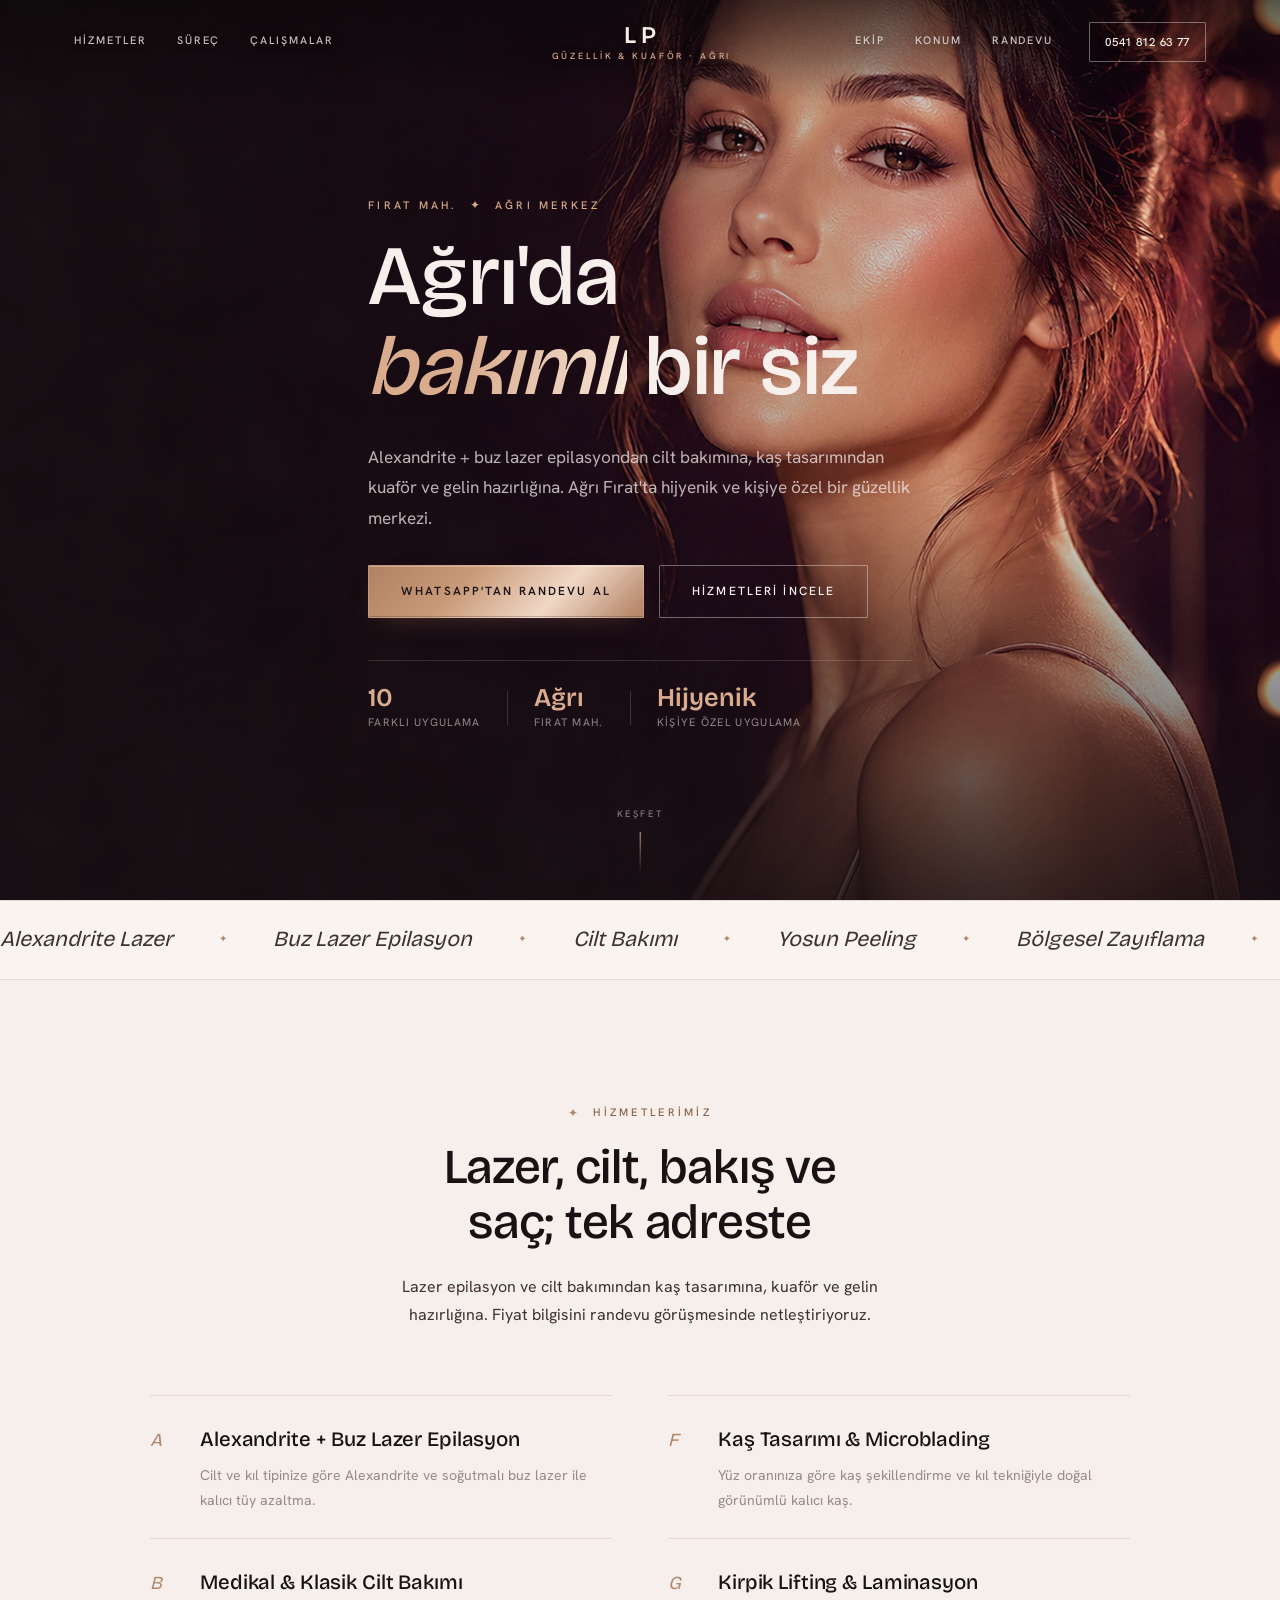
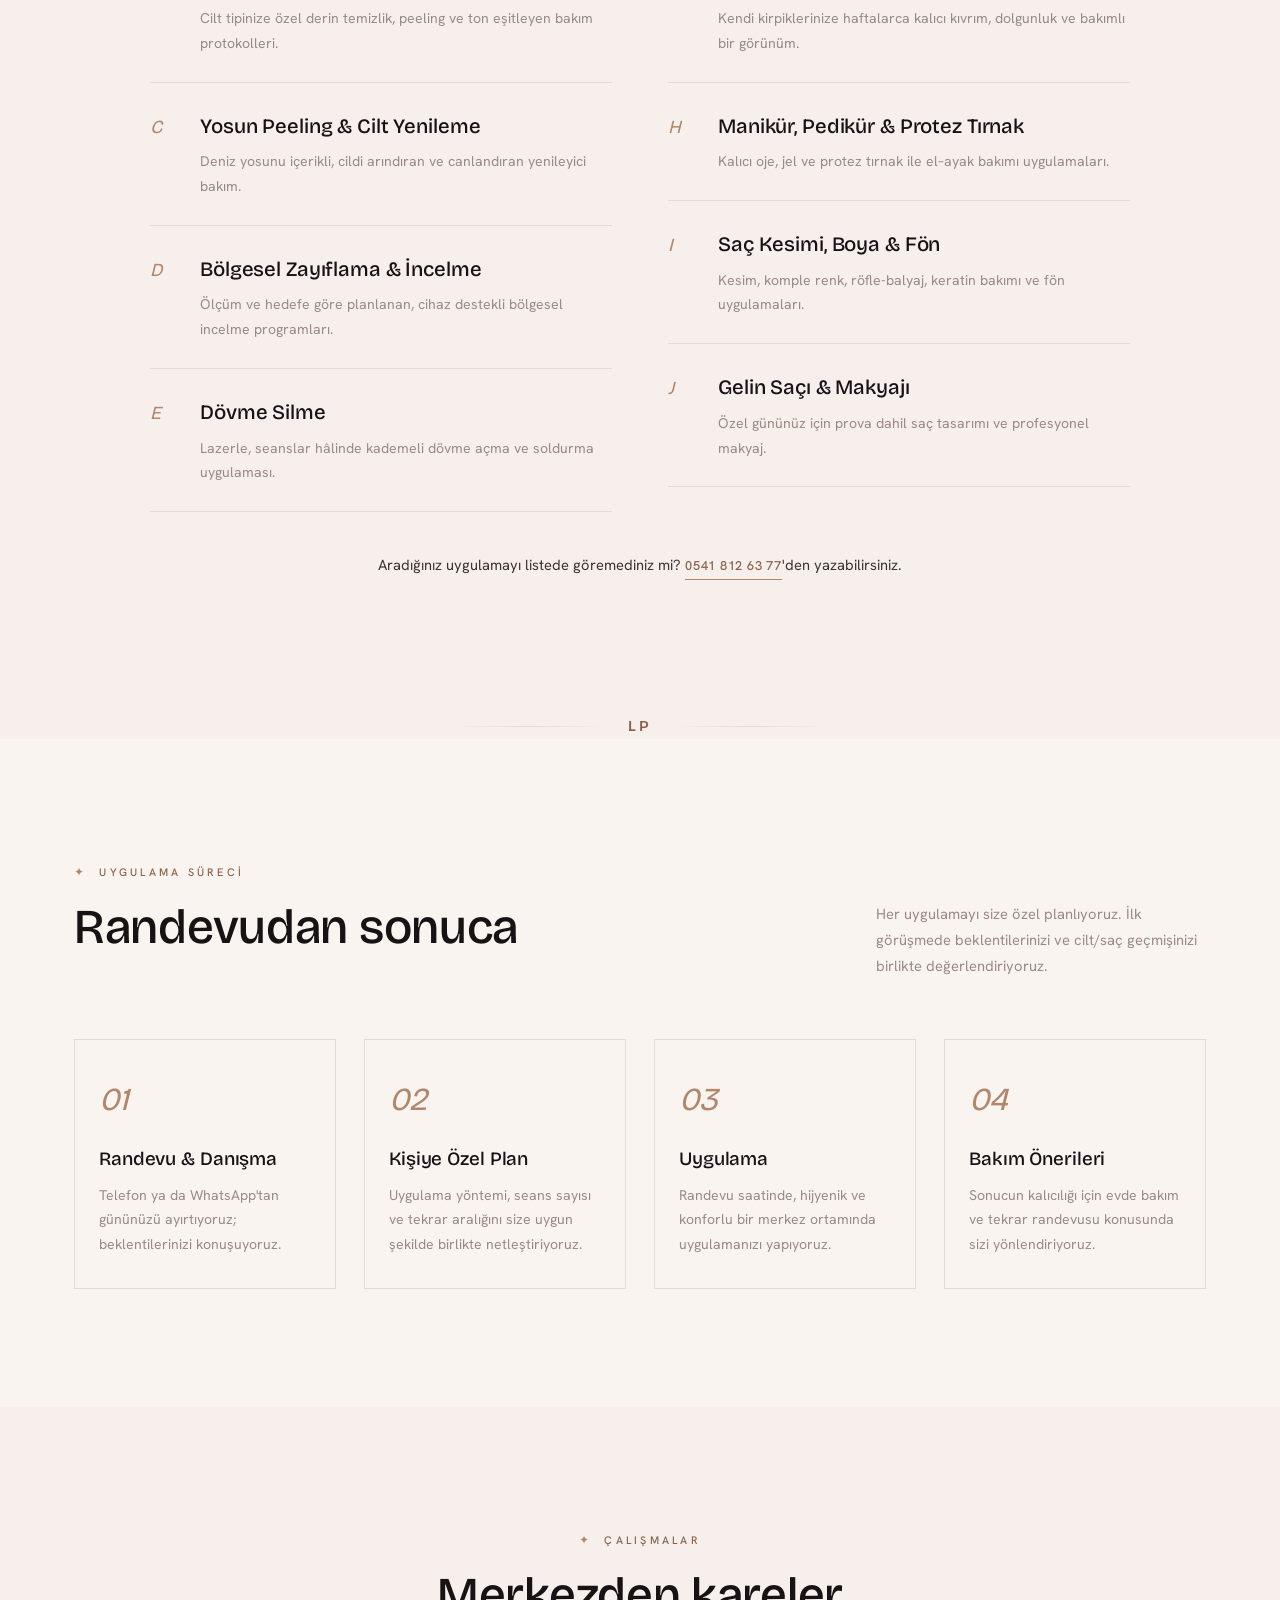
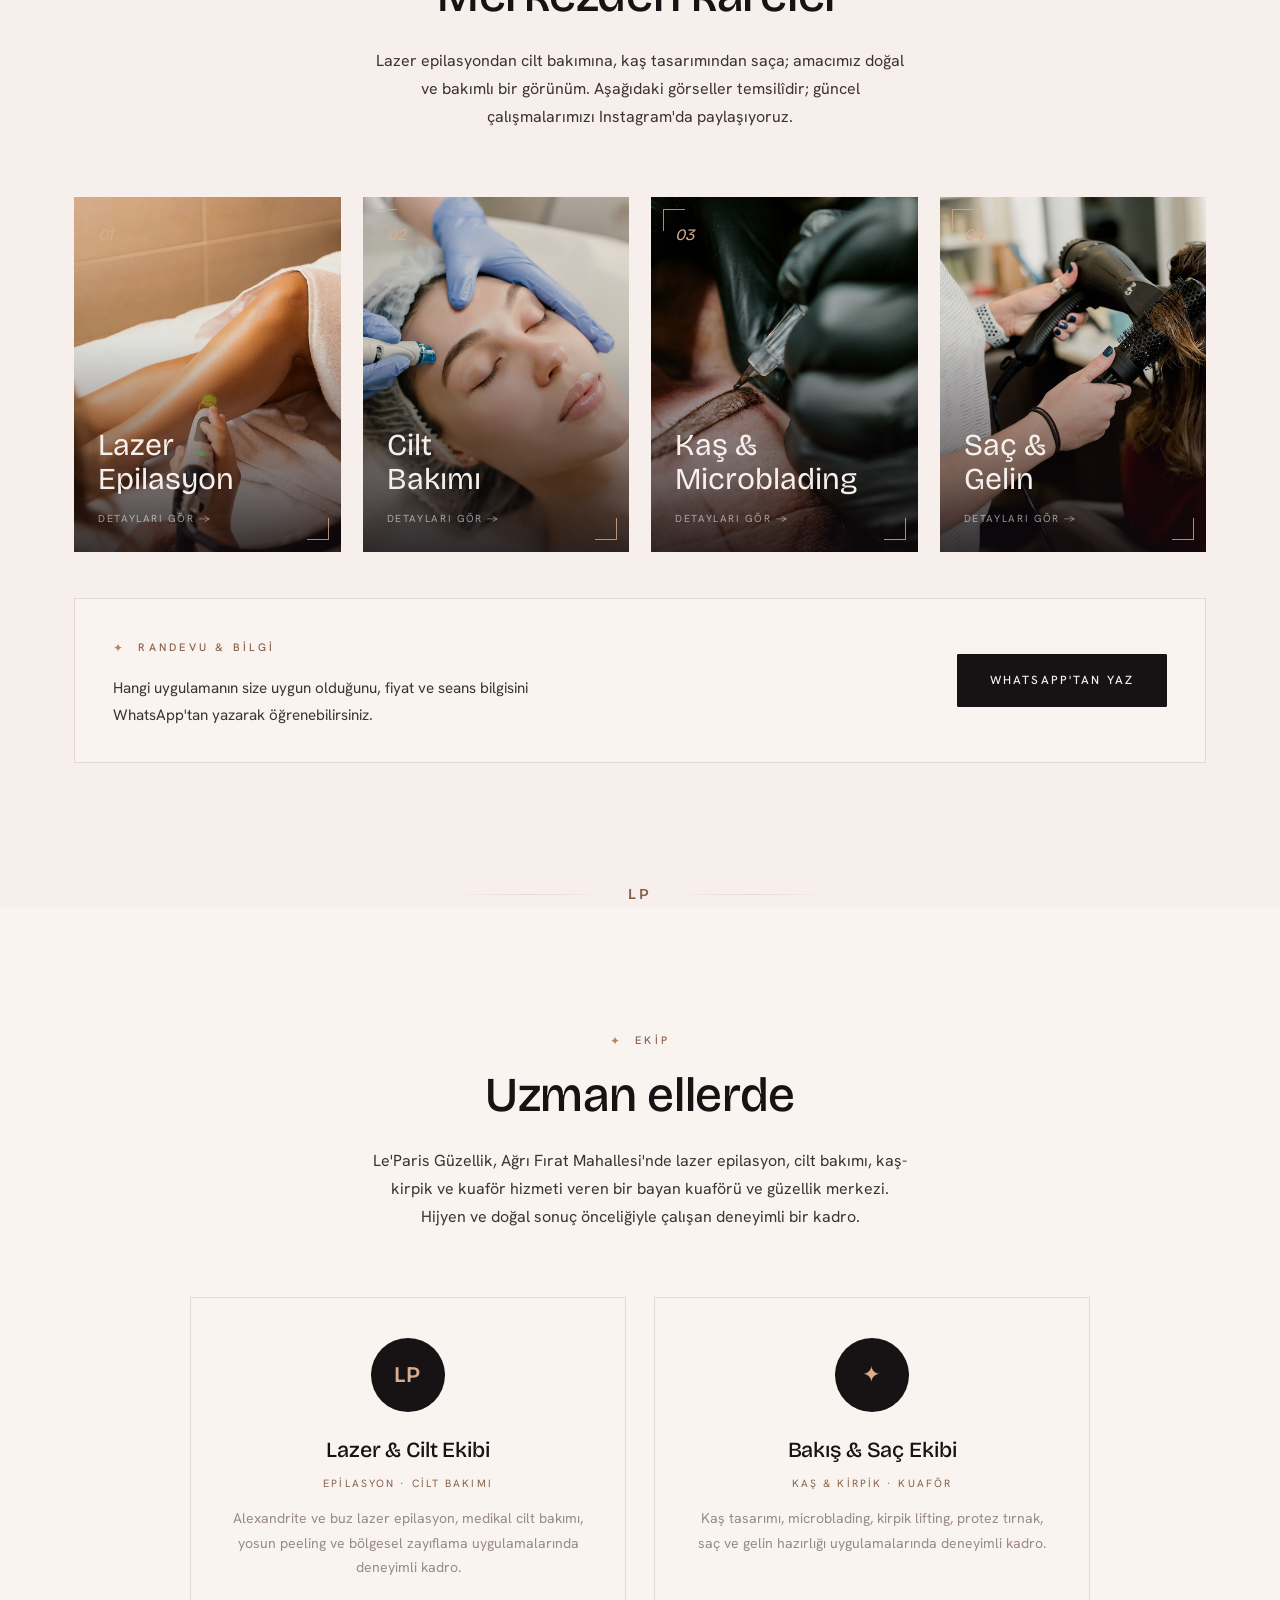
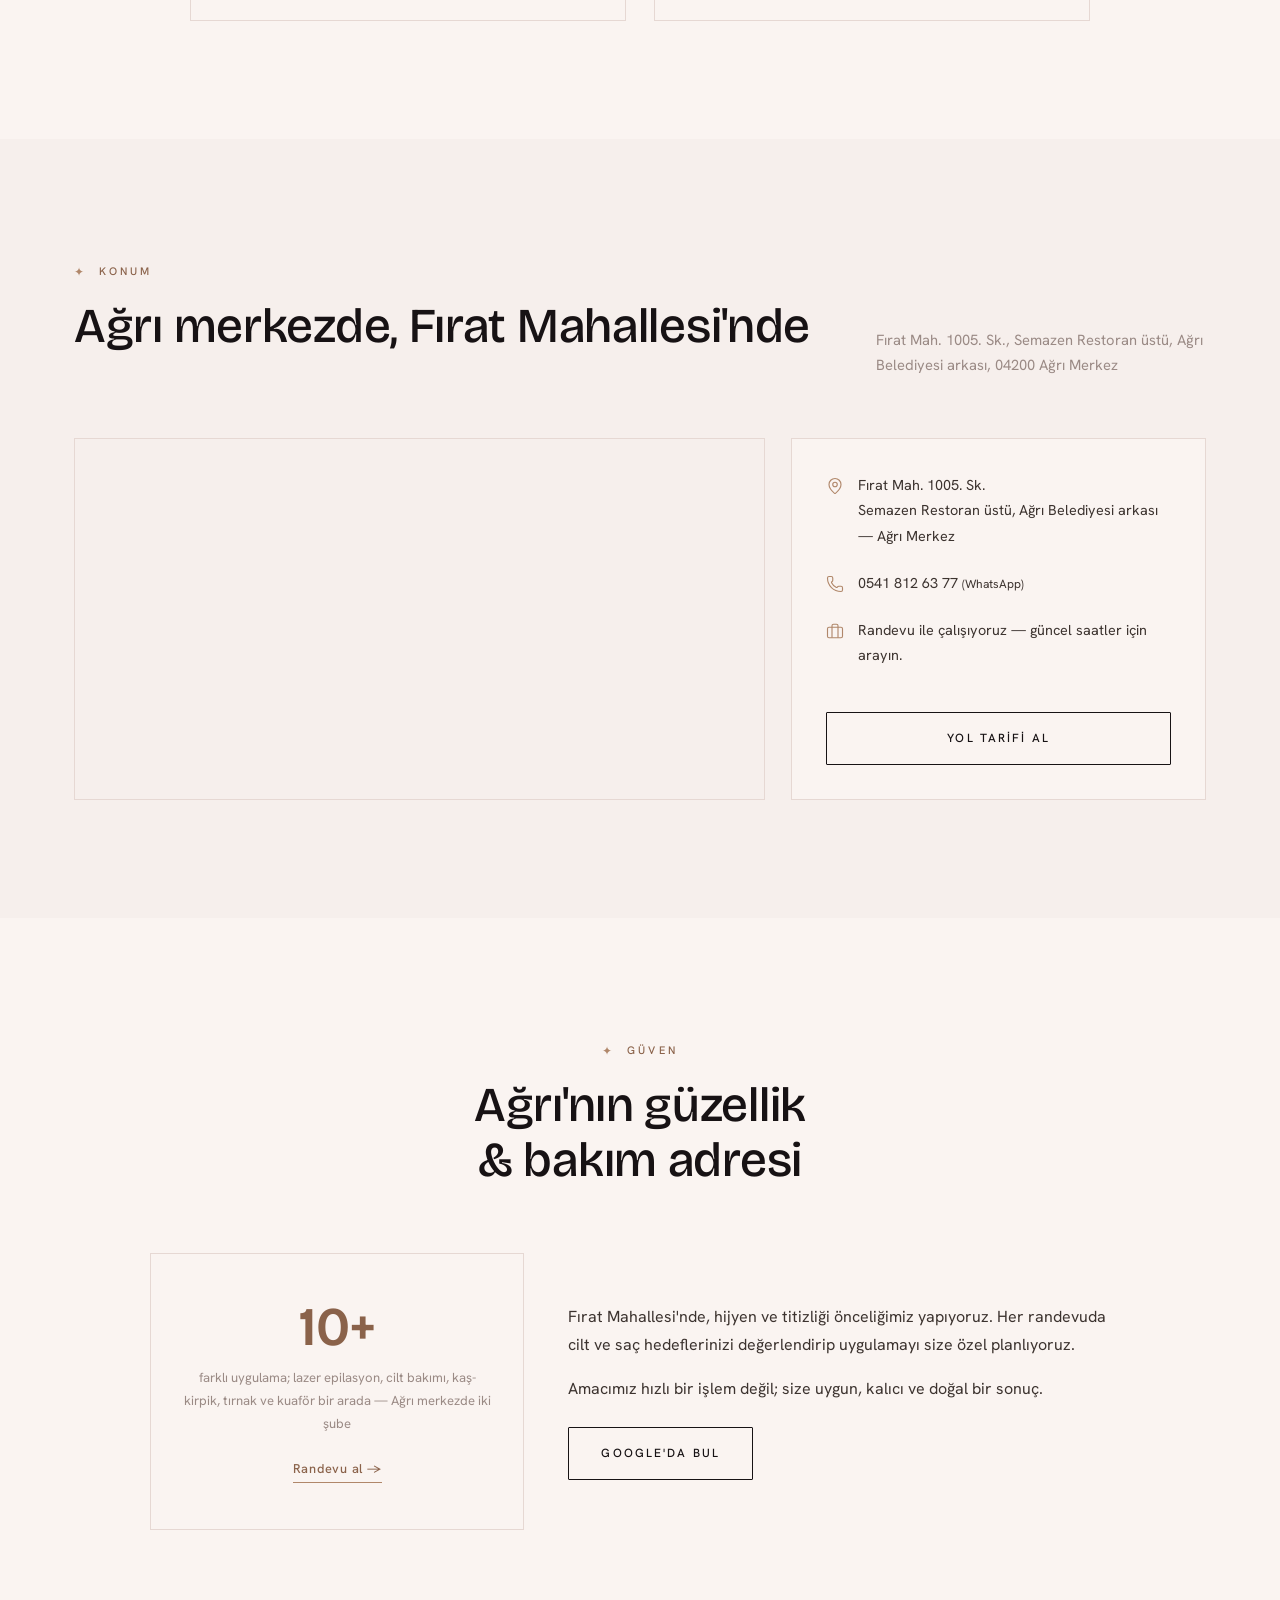
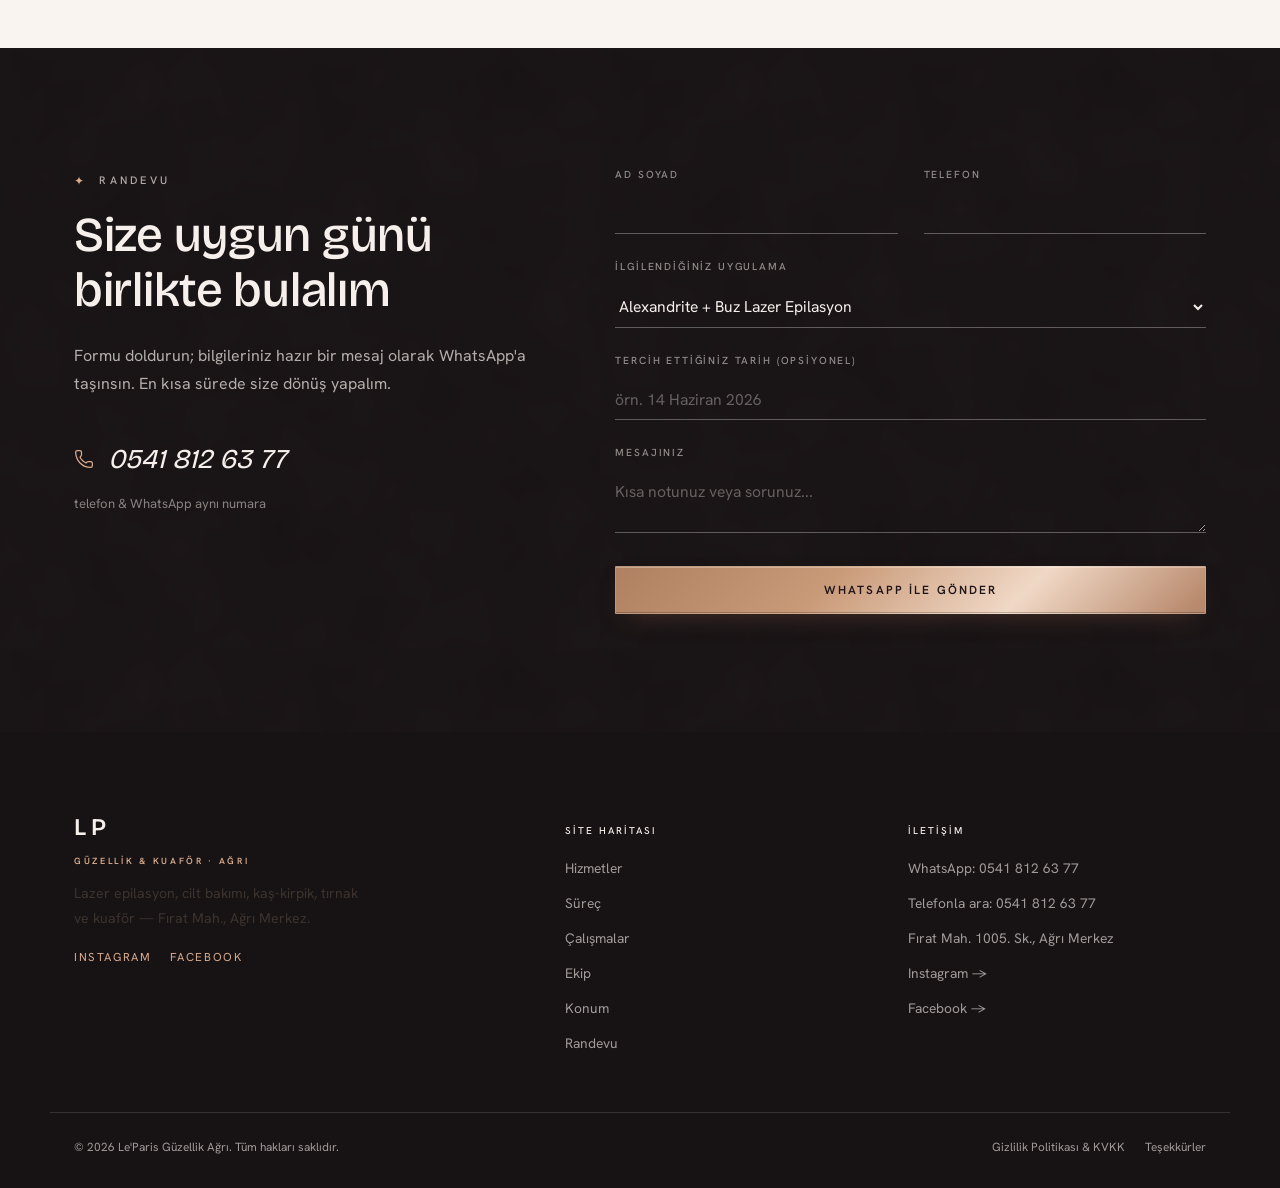
==== index.html @ 54c40693 "Le'Paris Güzellik Ağrı — tanıtım sitesi (Rose Noir, mobil numara, header fix)" ====
<!DOCTYPE html>
<html lang="tr" class="no-js">
<head>
<meta charset="UTF-8">
<script>document.documentElement.classList.remove('no-js');document.documentElement.classList.add('js');</script>
<meta name="viewport" content="width=device-width, initial-scale=1.0">
<meta name="theme-color" content="#171214">
<title>Le'Paris Güzellik Ağrı | Lazer Epilasyon, Cilt Bakımı, Kaş & Kuaför</title>
<meta name="description" content="Le'Paris Güzellik — Ağrı Fırat Mahallesi'nde Alexandrite + buz lazer epilasyon, medikal cilt bakımı, yosun peeling, bölgesel zayıflama, dövme silme, kaş tasarımı, microblading, kirpik lifting, protez tırnak ve kuaför. Randevu & WhatsApp: 0541 812 63 77.">
<meta name="robots" content="index, follow">
<meta name="author" content="Le'Paris Güzellik Ağrı">
<link rel="canonical" href="https://frostaqemelih.github.io/leparis-guzellik-agri/">

<meta property="og:type" content="business.business">
<meta property="og:site_name" content="Le'Paris Güzellik Ağrı">
<meta property="og:title" content="Le'Paris Güzellik Ağrı | Lazer Epilasyon, Cilt Bakımı & Kuaför">
<meta property="og:description" content="Ağrı'da lazer epilasyon, cilt bakımı, kaş-microblading ve kuaför — bayan kuaförü ve güzellik merkezi. Randevu & WhatsApp: 0541 812 63 77.">
<meta property="og:image" content="https://frostaqemelih.github.io/leparis-guzellik-agri/images/og-cover.jpg">
<meta property="og:image:alt" content="Le'Paris Güzellik Ağrı — rose gold monogramlı marka görseli">
<meta property="og:url" content="https://frostaqemelih.github.io/leparis-guzellik-agri/">
<meta property="og:locale" content="tr_TR">
<meta name="twitter:card" content="summary_large_image">
<meta name="twitter:title" content="Le'Paris Güzellik Ağrı | Lazer Epilasyon, Cilt Bakımı & Kuaför">
<meta name="twitter:description" content="Ağrı'da lazer epilasyon, cilt bakımı, kaş-microblading ve kuaför. Bayan kuaförü ve güzellik merkezi. Randevu & WhatsApp: 0541 812 63 77.">
<meta name="twitter:image" content="https://frostaqemelih.github.io/leparis-guzellik-agri/images/og-cover.jpg">

<!-- YAYIN NOTU: Meta/OG/JSON-LD/robots.txt/sitemap.xml içindeki https://frostaqemelih.github.io/leparis-guzellik-agri adresi
     yer tutucudur. Gerçek alan adı bağlandığında tüm dosyalarda tek seferde değiştirin. -->
<!-- GOOGLE SEARCH CONSOLE: Doğrulama meta etiketi işletme sahibinin kendi Google hesabıyla
     eklenmelidir; bu adım tarafımızdan tamamlanamaz. Kod alındığında alttaki satırı açın:
<meta name="google-site-verification" content="BURAYA-DOGRULAMA-KODU">
-->

<link rel="icon" href="data:image/svg+xml,%3Csvg xmlns='http://www.w3.org/2000/svg' viewBox='0 0 100 100'%3E%3Crect width='100' height='100' rx='6' fill='%23171214'/%3E%3Ctext x='50' y='62' font-family='Georgia,serif' font-weight='600' font-size='34' fill='%23f0d8c6' text-anchor='middle' letter-spacing='1'%3ELP%3C/text%3E%3C/svg%3E">
<link rel="apple-touch-icon" href="data:image/svg+xml,%3Csvg xmlns='http://www.w3.org/2000/svg' viewBox='0 0 100 100'%3E%3Crect width='100' height='100' fill='%23171214'/%3E%3Ctext x='50' y='62' font-family='Georgia,serif' font-weight='600' font-size='34' fill='%23f0d8c6' text-anchor='middle'%3ELP%3C/text%3E%3C/svg%3E">
<link rel="preconnect" href="https://fonts.googleapis.com">
<link rel="preconnect" href="https://fonts.gstatic.com" crossorigin>
<link rel="stylesheet" href="styles.css?v=1">

<script type="application/ld+json">
{
  "@context": "https://schema.org",
  "@type": "BeautySalon",
  "name": "Le'Paris Güzellik Ağrı",
  "image": "https://frostaqemelih.github.io/leparis-guzellik-agri/images/og-cover.jpg",
  "description": "Ağrı Fırat Mahallesi'nde Alexandrite + buz lazer epilasyon, medikal cilt bakımı, yosun peeling, bölgesel zayıflama, dövme silme, kaş tasarımı, microblading, kirpik lifting, protez tırnak ve kuaför sunan bayan kuaförü ve güzellik merkezi.",
  "url": "https://frostaqemelih.github.io/leparis-guzellik-agri/",
  "telephone": "+905418126377",
  "priceRange": "₺₺",
  "address": {
    "@type": "PostalAddress",
    "streetAddress": "Fırat Mah. 1005. Sk. (Semazen Restoran üstü, Ağrı Belediyesi arkası)",
    "addressLocality": "Ağrı",
    "addressRegion": "Ağrı",
    "postalCode": "04200",
    "addressCountry": "TR"
  },
  "areaServed": { "@type": "AdministrativeArea", "name": "Ağrı" },
  "sameAs": [
    "https://www.instagram.com/leparisguzellik/",
    "https://www.facebook.com/leparisguzelik/"
  ],
  "makesOffer": [
    { "@type": "Offer", "itemOffered": { "@type": "Service", "name": "Alexandrite + Buz Lazer Epilasyon" } },
    { "@type": "Offer", "itemOffered": { "@type": "Service", "name": "Medikal ve Klasik Cilt Bakımı" } },
    { "@type": "Offer", "itemOffered": { "@type": "Service", "name": "Yosun Peeling ve Cilt Yenileme" } },
    { "@type": "Offer", "itemOffered": { "@type": "Service", "name": "Bölgesel Zayıflama ve İncelme" } },
    { "@type": "Offer", "itemOffered": { "@type": "Service", "name": "Dövme Silme" } },
    { "@type": "Offer", "itemOffered": { "@type": "Service", "name": "Kaş Tasarımı ve Microblading" } },
    { "@type": "Offer", "itemOffered": { "@type": "Service", "name": "Kirpik Lifting ve Laminasyon" } },
    { "@type": "Offer", "itemOffered": { "@type": "Service", "name": "Manikür, Pedikür ve Protez Tırnak" } },
    { "@type": "Offer", "itemOffered": { "@type": "Service", "name": "Saç Kesimi, Boya ve Fön" } },
    { "@type": "Offer", "itemOffered": { "@type": "Service", "name": "Gelin Saçı ve Makyajı" } }
  ]
}
</script>
</head>
<body>

<!-- ================= AÇILIŞ EFEKTİ (LOADER) ================= -->
<div class="loader" id="loader" aria-hidden="true">
  <div class="loader-inner">
    <span class="loader-monogram" aria-hidden="true">
      <svg viewBox="0 0 120 120" width="72" height="72" role="img" aria-label="Le'Paris Güzellik monogramı">
        <circle cx="60" cy="60" r="56" fill="none" stroke="currentColor" stroke-width="1" opacity=".5"/>
        <circle class="loader-ring" cx="60" cy="60" r="56" fill="none" stroke="currentColor" stroke-width="1.6"/>
        <text x="60" y="74" text-anchor="middle" font-family="Georgia, serif" font-size="38" font-weight="600" fill="currentColor" letter-spacing="1">LP</text>
      </svg>
    </span>
    <span class="loader-word">LE'PARIS</span>
    <span class="loader-line"></span>
  </div>
  <div class="loader-panel loader-panel-top"></div>
  <div class="loader-panel loader-panel-bottom"></div>
</div>
<noscript><style>.loader{display:none!important}</style></noscript>

<a href="#icerik" class="skip-link">İçeriğe geç</a>

<!-- ================= HEADER ================= -->
<header class="header" id="site-header">
  <div class="header-inner">
    <div class="header-side header-side-left">
      <button class="nav-toggle" id="nav-toggle" type="button" aria-label="Menüyü aç" aria-expanded="false" aria-controls="nav-mobile">
        <svg viewBox="0 0 24 24" width="16" height="16" fill="none" stroke="currentColor" stroke-width="1.5" stroke-linecap="round" aria-hidden="true"><path d="M3 6h18M3 12h18M3 18h18"/></svg>
      </button>
      <nav class="nav nav-left" aria-label="Ana menü (sol)">
        <a href="#hizmetler">Hizmetler</a>
        <a href="#surec">Süreç</a>
        <a href="#calismalar">Çalışmalar</a>
      </nav>
    </div>

    <a href="#top" class="logo" aria-label="Le'Paris Güzellik Ağrı ana sayfa">
      <span class="logo-name">LP</span>
      <span class="logo-sub">Güzellik &amp; Kuaför · Ağrı</span>
    </a>

    <div class="header-side header-side-right">
      <nav class="nav nav-right" aria-label="Ana menü (sağ)">
        <a href="#ekip">Ekip</a>
        <a href="#konum">Konum</a>
        <a href="#randevu">Randevu</a>
      </nav>
      <a href="https://wa.me/905418126377" target="_blank" rel="noopener" class="header-phone">0541 812 63 77</a>
    </div>
  </div>
</header>

<nav class="nav-mobile" id="nav-mobile" aria-hidden="true">
  <button class="close-btn" id="nav-close" type="button" aria-label="Menüyü kapat">✕</button>
  <a href="#hizmetler">Hizmetler</a>
  <a href="#surec">Süreç</a>
  <a href="#calismalar">Çalışmalar</a>
  <a href="#ekip">Ekip</a>
  <a href="#konum">Konum</a>
  <a href="#yorumlar">Güven</a>
  <a href="#randevu">Randevu</a>
  <a class="nav-mobile-cta" href="https://wa.me/905418126377?text=Merhaba%2C%20Le%27Paris%20G%C3%BCzellik%27ten%20randevu%20almak%20istiyorum." target="_blank" rel="noopener">WhatsApp'tan Randevu</a>
</nav>

<main id="icerik">

  <!-- ================= HERO (sabit giriş görseli) ================= -->
  <section class="scrollhero" id="top">
    <div class="sh-stage">
      <div class="sh-bg" aria-hidden="true">
        <div class="sh-layer is-active" data-layer="0" style="background-image:url('images/hero-1.jpg?v=1')"></div>
        <span class="sh-veil"></span>
        <span class="hero-grain"></span>
      </div>

      <div class="container sh-content">
        <p class="eyebrow eyebrow-light sh-eyebrow">Fırat Mah. <span class="diamond">✦</span> Ağrı Merkez</p>
        <h1 class="sh-title">
          <span class="line"><span>Ağrı'da</span></span>
          <span class="line"><span><em class="shimmer">bakımlı</em> bir siz</span></span>
        </h1>
        <p class="sh-sub">Alexandrite + buz lazer epilasyondan cilt bakımına, kaş tasarımından kuaför ve gelin hazırlığına. Ağrı Fırat'ta hijyenik ve kişiye özel bir güzellik merkezi.</p>
        <div class="hero-actions sh-actions">
          <a class="btn btn-gold" data-magnetic href="https://wa.me/905418126377?text=Merhaba%2C%20Le%27Paris%20G%C3%BCzellik%27ten%20randevu%20almak%20istiyorum." target="_blank" rel="noopener">WhatsApp'tan Randevu Al</a>
          <a class="btn btn-ghost-light" href="#hizmetler">Hizmetleri İncele</a>
        </div>
        <div class="hero-trust sh-trust">
          <div class="trust-item"><strong data-count="10">10</strong><span>farklı uygulama</span></div>
          <span class="trust-sep" aria-hidden="true"></span>
          <div class="trust-item"><strong>Ağrı</strong><span>Fırat Mah.</span></div>
          <span class="trust-sep" aria-hidden="true"></span>
          <div class="trust-item"><strong>Hijyenik</strong><span>kişiye özel uygulama</span></div>
        </div>
      </div>

      <a href="#hizmetler" class="sh-hint" aria-label="Aşağı kaydır"><span class="sh-hint-word">Keşfet</span><span class="sh-hint-line"></span></a>
    </div>
  </section>

  <!-- ================= MARQUEE ŞERİDİ ================= -->
  <div class="marquee" aria-hidden="true">
    <div class="marquee-track">
      <span>Alexandrite Lazer</span><span>Buz Lazer Epilasyon</span><span>Cilt Bakımı</span><span>Yosun Peeling</span><span>Bölgesel Zayıflama</span><span>Dövme Silme</span><span>Microblading</span><span>Kirpik Lifting</span><span>Protez Tırnak</span><span>Kuaför &amp; Gelin</span><span>Alexandrite Lazer</span><span>Buz Lazer Epilasyon</span><span>Cilt Bakımı</span><span>Yosun Peeling</span><span>Bölgesel Zayıflama</span><span>Dövme Silme</span><span>Microblading</span><span>Kirpik Lifting</span><span>Protez Tırnak</span><span>Kuaför &amp; Gelin</span>
    </div>
  </div>

  <!-- ================= HİZMETLER ================= -->
  <section id="hizmetler" class="section">
    <div class="container">
      <div class="section-head reveal">
        <p class="eyebrow"><span class="diamond">✦</span> Hizmetlerimiz</p>
        <h2 class="section-title">Lazer, cilt, bakış ve saç; tek adreste</h2>
        <p class="section-lead">Lazer epilasyon ve cilt bakımından kaş tasarımına, kuaför ve gelin hazırlığına. Fiyat bilgisini randevu görüşmesinde netleştiriyoruz.</p>
      </div>

      <div class="menu">
        <div class="menu-col">
          <article class="menu-row">
            <span class="menu-idx">A</span>
            <div class="menu-body"><h3>Alexandrite + Buz Lazer Epilasyon</h3><p>Cilt ve kıl tipinize göre Alexandrite ve soğutmalı buz lazer ile kalıcı tüy azaltma.</p></div>
          </article>
          <article class="menu-row">
            <span class="menu-idx">B</span>
            <div class="menu-body"><h3>Medikal &amp; Klasik Cilt Bakımı</h3><p>Cilt tipinize özel derin temizlik, peeling ve ton eşitleyen bakım protokolleri.</p></div>
          </article>
          <article class="menu-row">
            <span class="menu-idx">C</span>
            <div class="menu-body"><h3>Yosun Peeling &amp; Cilt Yenileme</h3><p>Deniz yosunu içerikli, cildi arındıran ve canlandıran yenileyici bakım.</p></div>
          </article>
          <article class="menu-row">
            <span class="menu-idx">D</span>
            <div class="menu-body"><h3>Bölgesel Zayıflama &amp; İncelme</h3><p>Ölçüm ve hedefe göre planlanan, cihaz destekli bölgesel incelme programları.</p></div>
          </article>
          <article class="menu-row">
            <span class="menu-idx">E</span>
            <div class="menu-body"><h3>Dövme Silme</h3><p>Lazerle, seanslar hâlinde kademeli dövme açma ve soldurma uygulaması.</p></div>
          </article>
        </div>
        <div class="menu-col">
          <article class="menu-row">
            <span class="menu-idx">F</span>
            <div class="menu-body"><h3>Kaş Tasarımı &amp; Microblading</h3><p>Yüz oranınıza göre kaş şekillendirme ve kıl tekniğiyle doğal görünümlü kalıcı kaş.</p></div>
          </article>
          <article class="menu-row">
            <span class="menu-idx">G</span>
            <div class="menu-body"><h3>Kirpik Lifting &amp; Laminasyon</h3><p>Kendi kirpiklerinize haftalarca kalıcı kıvrım, dolgunluk ve bakımlı bir görünüm.</p></div>
          </article>
          <article class="menu-row">
            <span class="menu-idx">H</span>
            <div class="menu-body"><h3>Manikür, Pedikür &amp; Protez Tırnak</h3><p>Kalıcı oje, jel ve protez tırnak ile el–ayak bakımı uygulamaları.</p></div>
          </article>
          <article class="menu-row">
            <span class="menu-idx">I</span>
            <div class="menu-body"><h3>Saç Kesimi, Boya &amp; Fön</h3><p>Kesim, komple renk, röfle-balyaj, keratin bakımı ve fön uygulamaları.</p></div>
          </article>
          <article class="menu-row">
            <span class="menu-idx">J</span>
            <div class="menu-body"><h3>Gelin Saçı &amp; Makyajı</h3><p>Özel gününüz için prova dahil saç tasarımı ve profesyonel makyaj.</p></div>
          </article>
        </div>
      </div>

      <div class="menu-note reveal">
        <p>Aradığınız uygulamayı listede göremediniz mi? <a class="link-gold" href="https://wa.me/905418126377" target="_blank" rel="noopener">0541 812 63 77</a>'den yazabilirsiniz.</p>
      </div>
    </div>
  </section>

  <div class="monogram-divider" aria-hidden="true"><span></span><b>LP</b><span></span></div>

  <!-- ================= UYGULAMA SÜRECİ ================= -->
  <section id="surec" class="section section-alt">
    <div class="container">
      <div class="section-head split reveal">
        <div>
          <p class="eyebrow"><span class="diamond">✦</span> Uygulama Süreci</p>
          <h2 class="section-title">Randevudan sonuca</h2>
        </div>
        <p class="section-note">Her uygulamayı size özel planlıyoruz. İlk görüşmede beklentilerinizi ve cilt/saç geçmişinizi birlikte değerlendiriyoruz.</p>
      </div>

      <ol class="steps">
        <li class="step reveal">
          <span class="step-no">01</span>
          <h3>Randevu &amp; Danışma</h3>
          <p>Telefon ya da WhatsApp'tan gününüzü ayırtıyoruz; beklentilerinizi konuşuyoruz.</p>
        </li>
        <li class="step reveal">
          <span class="step-no">02</span>
          <h3>Kişiye Özel Plan</h3>
          <p>Uygulama yöntemi, seans sayısı ve tekrar aralığını size uygun şekilde birlikte netleştiriyoruz.</p>
        </li>
        <li class="step reveal">
          <span class="step-no">03</span>
          <h3>Uygulama</h3>
          <p>Randevu saatinde, hijyenik ve konforlu bir merkez ortamında uygulamanızı yapıyoruz.</p>
        </li>
        <li class="step reveal">
          <span class="step-no">04</span>
          <h3>Bakım Önerileri</h3>
          <p>Sonucun kalıcılığı için evde bakım ve tekrar randevusu konusunda sizi yönlendiriyoruz.</p>
        </li>
      </ol>
    </div>
  </section>

  <!-- ================= ÇALIŞMALAR / INSTAGRAM ================= -->
  <section id="calismalar" class="section">
    <div class="container">
      <div class="section-head reveal">
        <p class="eyebrow"><span class="diamond">✦</span> Çalışmalar</p>
        <h2 class="section-title">Merkezden kareler</h2>
        <p class="section-lead">Lazer epilasyondan cilt bakımına, kaş tasarımından saça; amacımız doğal ve bakımlı bir görünüm. Aşağıdaki görseller temsilîdir; güncel çalışmalarımızı Instagram'da paylaşıyoruz.</p>
      </div>

      <div class="lookbook">
        <a class="look-card" href="https://www.instagram.com/leparisguzellik/" target="_blank" rel="noopener">
          <img class="look-photo" src="images/calisma-1.jpg" alt="Le'Paris Güzellik Ağrı lazer epilasyon — temsilî görsel" loading="lazy">
          <span class="look-corner tl"></span><span class="look-corner br"></span>
          <span class="look-kicker">01</span>
          <span class="look-word">Lazer<br>Epilasyon</span>
          <span class="look-go">Detayları gör →</span>
        </a>
        <a class="look-card" href="https://www.instagram.com/leparisguzellik/" target="_blank" rel="noopener">
          <img class="look-photo" src="images/calisma-2.jpg" alt="Le'Paris Güzellik Ağrı medikal cilt bakımı — temsilî görsel" loading="lazy">
          <span class="look-corner tl"></span><span class="look-corner br"></span>
          <span class="look-kicker">02</span>
          <span class="look-word">Cilt<br>Bakımı</span>
          <span class="look-go">Detayları gör →</span>
        </a>
        <a class="look-card" href="https://www.instagram.com/leparisguzellik/" target="_blank" rel="noopener">
          <img class="look-photo" src="images/calisma-3.jpg" alt="Le'Paris Güzellik Ağrı kaş tasarımı ve microblading — temsilî görsel" loading="lazy">
          <span class="look-corner tl"></span><span class="look-corner br"></span>
          <span class="look-kicker">03</span>
          <span class="look-word">Kaş &amp;<br>Microblading</span>
          <span class="look-go">Detayları gör →</span>
        </a>
        <a class="look-card" href="https://www.instagram.com/leparisguzellik/" target="_blank" rel="noopener">
          <img class="look-photo" src="images/calisma-4.jpg" alt="Le'Paris Güzellik Ağrı kuaför ve gelin saçı — temsilî görsel" loading="lazy">
          <span class="look-corner tl"></span><span class="look-corner br"></span>
          <span class="look-kicker">04</span>
          <span class="look-word">Saç &amp;<br>Gelin</span>
          <span class="look-go">Detayları gör →</span>
        </a>
      </div>

      <!-- FOTOĞRAF EKLEME: İşletmenin kendi çektiği/rıza verdiği gerçek kareler hazır olduğunda
           calisma-1..4.jpg dosyalarını değiştirin. Yönerge: images/README.txt.
           Öncesi/sonrası görselleri yalnızca müşteri rızasıyla ve gerçek kareyle eklenmelidir. -->

      <div class="ig-callout reveal">
        <div>
          <p class="eyebrow"><span class="diamond">✦</span> Randevu &amp; Bilgi</p>
          <p class="ig-text">Hangi uygulamanın size uygun olduğunu, fiyat ve seans bilgisini WhatsApp'tan yazarak öğrenebilirsiniz.</p>
        </div>
        <a class="btn btn-dark" href="https://wa.me/905418126377?text=Merhaba%2C%20Le%27Paris%20G%C3%BCzellik%20hakk%C4%B1nda%20bilgi%20almak%20istiyorum." target="_blank" rel="noopener">WhatsApp'tan Yaz</a>
      </div>
    </div>
  </section>

  <div class="monogram-divider" aria-hidden="true"><span></span><b>LP</b><span></span></div>

  <!-- ================= EKİP ================= -->
  <section id="ekip" class="section section-alt">
    <div class="container">
      <div class="section-head reveal">
        <p class="eyebrow"><span class="diamond">✦</span> Ekip</p>
        <h2 class="section-title">Uzman ellerde</h2>
        <p class="section-lead">Le'Paris Güzellik, Ağrı Fırat Mahallesi'nde lazer epilasyon, cilt bakımı, kaş-kirpik ve kuaför hizmeti veren bir bayan kuaförü ve güzellik merkezi. Hijyen ve doğal sonuç önceliğiyle çalışan deneyimli bir kadro.</p>
      </div>

      <div class="team">
        <article class="team-card reveal">
          <span class="team-avatar" aria-hidden="true">LP</span>
          <h3>Lazer &amp; Cilt Ekibi</h3>
          <p class="team-role">Epilasyon · Cilt Bakımı</p>
          <p>Alexandrite ve buz lazer epilasyon, medikal cilt bakımı, yosun peeling ve bölgesel zayıflama uygulamalarında deneyimli kadro.</p>
        </article>
        <article class="team-card reveal">
          <span class="team-avatar" aria-hidden="true">✦</span>
          <h3>Bakış &amp; Saç Ekibi</h3>
          <p class="team-role">Kaş &amp; Kirpik · Kuaför</p>
          <p>Kaş tasarımı, microblading, kirpik lifting, protez tırnak, saç ve gelin hazırlığı uygulamalarında deneyimli kadro.</p>
        </article>
      </div>
      <!-- EKİP FOTOĞRAFI: Belirli kişilerin yapay zekâ ile üretilmiş görselleri kullanılmaz.
           Gerçek ekip fotoğrafları geldiğinde avatarların yerine eklenebilir (images/README.txt). -->
    </div>
  </section>

  <!-- ================= KONUM ================= -->
  <section id="konum" class="section">
    <div class="container">
      <div class="section-head split reveal">
        <div>
          <p class="eyebrow"><span class="diamond">✦</span> Konum</p>
          <h2 class="section-title">Ağrı merkezde, Fırat Mahallesi'nde</h2>
        </div>
        <p class="section-note">Fırat Mah. 1005. Sk., Semazen Restoran üstü, Ağrı Belediyesi arkası, 04200 Ağrı Merkez</p>
      </div>

      <div class="location-layout">
        <div class="map-frame reveal reveal-left">
          <iframe
            title="Le'Paris Güzellik Ağrı konum haritası"
            src="https://www.google.com/maps?q=Le%27Paris%20G%C3%BCzellik%20A%C4%9Fr%C4%B1%20F%C4%B1rat%20Mah.%201005.%20Sk.%20A%C4%9Fr%C4%B1&output=embed"
            loading="lazy" referrerpolicy="no-referrer-when-downgrade"></iframe>
        </div>
        <div class="location-card reveal reveal-right">
          <div class="info-item">
            <svg class="icon" viewBox="0 0 24 24" fill="none" stroke="currentColor" stroke-width="1.5" aria-hidden="true"><path d="M20 10c0 4.993-5.539 10.193-7.399 11.799a1 1 0 0 1-1.202 0C9.539 20.193 4 14.993 4 10a8 8 0 0 1 16 0"/><circle cx="12" cy="10" r="3"/></svg>
            <span>Fırat Mah. 1005. Sk.<br>Semazen Restoran üstü, Ağrı Belediyesi arkası — Ağrı Merkez</span>
          </div>
          <div class="info-item">
            <svg class="icon" viewBox="0 0 24 24" fill="none" stroke="currentColor" stroke-width="1.5" aria-hidden="true"><path d="M13.832 16.568a1 1 0 0 0 1.213-.303l.355-.465A2 2 0 0 1 17 15h3a2 2 0 0 1 2 2v3a2 2 0 0 1-2 2A18 18 0 0 1 2 4a2 2 0 0 1 2-2h3a2 2 0 0 1 2 2v3a2 2 0 0 1-.8 1.6l-.468.351a1 1 0 0 0-.292 1.233 14 14 0 0 0 6.392 6.384"/></svg>
            <span><a href="https://wa.me/905418126377" target="_blank" rel="noopener">0541 812 63 77</a> <small>(WhatsApp)</small></span>
          </div>
          <div class="info-item">
            <svg class="icon" viewBox="0 0 24 24" fill="none" stroke="currentColor" stroke-width="1.5" aria-hidden="true"><rect x="2" y="7" width="20" height="14" rx="2"/><path d="M16 21V5a2 2 0 0 0-2-2h-4a2 2 0 0 0-2 2v16"/></svg>
            <span>Randevu ile çalışıyoruz — güncel saatler için arayın.</span>
          </div>
          <a href="https://www.google.com/maps/dir/?api=1&destination=Le%27Paris%20G%C3%BCzellik%20A%C4%9Fr%C4%B1%20F%C4%B1rat%20Mah.%201005.%20Sk.%20A%C4%9Fr%C4%B1" target="_blank" rel="noopener" class="btn btn-ghost btn-block">Yol Tarifi Al</a>
        </div>
      </div>
    </div>
  </section>

  <!-- ================= YORUMLAR / GÜVEN ================= -->
  <section id="yorumlar" class="section section-alt">
    <div class="container">
      <div class="section-head reveal">
        <p class="eyebrow" style="justify-content:center;"><span class="diamond">✦</span> Güven</p>
        <h2 class="section-title">Ağrı'nın güzellik &amp; bakım adresi</h2>
      </div>

      <div class="trust-grid">
        <div class="trust-stat reveal reveal-left">
          <p class="trust-huge"><span data-count="10">10</span>+</p>
          <p class="trust-cap">farklı uygulama; lazer epilasyon, cilt bakımı, kaş-kirpik, tırnak ve kuaför bir arada — Ağrı merkezde iki şube</p>
          <a class="link-gold" href="https://wa.me/905418126377" target="_blank" rel="noopener">Randevu al →</a>
        </div>
        <div class="trust-copy reveal reveal-right">
          <p>Fırat Mahallesi'nde, hijyen ve titizliği önceliğimiz yapıyoruz. Her randevuda cilt ve saç hedeflerinizi değerlendirip uygulamayı size özel planlıyoruz.</p>
          <p>Amacımız hızlı bir işlem değil; size uygun, kalıcı ve doğal bir sonuç.</p>
          <a class="btn btn-ghost" href="https://www.google.com/maps/search/?api=1&query=Le%27Paris%20G%C3%BCzellik%20A%C4%9Fr%C4%B1" target="_blank" rel="noopener">Google'da Bul</a>
        </div>
      </div>
      <!-- GERÇEK YORUMLAR: İşletmenin onayladığı Google/Instagram yorumları geldiğinde,
           yorum kartları (isim + metin) bu alana eklenmelidir. Yorum ve isim asla uydurulmaz. -->
    </div>
  </section>

  <!-- ================= RANDEVU ================= -->
  <section id="randevu" class="section section-dark">
    <div class="container appointment-grid">
      <div class="reveal">
        <p class="eyebrow eyebrow-light"><span class="diamond">✦</span> Randevu</p>
        <h2 class="section-title">Size uygun günü birlikte bulalım</h2>
        <p>Formu doldurun; bilgileriniz hazır bir mesaj olarak WhatsApp'a taşınsın. En kısa sürede size dönüş yapalım.</p>
        <a href="https://wa.me/905418126377" target="_blank" rel="noopener" class="direct-link">
          <svg class="icon" viewBox="0 0 24 24" fill="none" stroke="currentColor" stroke-width="1.5" aria-hidden="true"><path d="M13.832 16.568a1 1 0 0 0 1.213-.303l.355-.465A2 2 0 0 1 17 15h3a2 2 0 0 1 2 2v3a2 2 0 0 1-2 2A18 18 0 0 1 2 4a2 2 0 0 1 2-2h3a2 2 0 0 1 2 2v3a2 2 0 0 1-.8 1.6l-.468.351a1 1 0 0 0-.292 1.233 14 14 0 0 0 6.392 6.384"/></svg>
          0541 812 63 77
        </a>
        <span class="direct-note">telefon &amp; WhatsApp aynı numara</span>
      </div>

      <form class="reveal" id="contact-form" novalidate>
        <div class="form-grid">
          <div class="field">
            <label for="ad">Ad Soyad</label>
            <input type="text" id="ad" name="ad" required autocomplete="name">
          </div>
          <div class="field">
            <label for="telefon">Telefon</label>
            <input type="tel" id="telefon" name="telefon" required autocomplete="tel" inputmode="tel">
          </div>
          <div class="field full">
            <label for="hizmet">İlgilendiğiniz Uygulama</label>
            <select id="hizmet" name="hizmet">
              <option>Alexandrite + Buz Lazer Epilasyon</option>
              <option>Medikal &amp; Klasik Cilt Bakımı</option>
              <option>Yosun Peeling &amp; Cilt Yenileme</option>
              <option>Bölgesel Zayıflama &amp; İncelme</option>
              <option>Dövme Silme</option>
              <option>Kaş Tasarımı &amp; Microblading</option>
              <option>Kirpik Lifting &amp; Laminasyon</option>
              <option>Manikür, Pedikür &amp; Protez Tırnak</option>
              <option>Saç Kesimi, Boya &amp; Fön</option>
              <option>Gelin Saçı &amp; Makyajı</option>
              <option>Diğer</option>
            </select>
          </div>
          <div class="field full">
            <label for="tarih">Tercih Ettiğiniz Tarih (opsiyonel)</label>
            <input type="text" id="tarih" name="tarih" placeholder="örn. 14 Haziran 2026" autocomplete="off">
          </div>
          <div class="field full">
            <label for="mesaj">Mesajınız</label>
            <textarea id="mesaj" name="mesaj" rows="2" placeholder="Kısa notunuz veya sorunuz..."></textarea>
          </div>
        </div>
        <button type="submit" class="btn btn-gold btn-block">WhatsApp ile Gönder</button>
        <p class="form-success" id="form-success" role="status">
          Teşekkürler! WhatsApp'a yönlendiriliyorsunuz — mesajı gönderdiğinizde en kısa sürede size dönüş yapacağız.
          <a href="tesekkurler.html">Detaylı bilgi →</a>
        </p>
      </form>
    </div>
  </section>

</main>

<!-- ================= STICKY MOBİL CTA ================= -->
<div class="mobile-cta">
  <a class="mcta-call" href="tel:+905418126377">Ara</a>
  <a class="mcta-wa" href="https://wa.me/905418126377?text=Merhaba%2C%20Le%27Paris%20G%C3%BCzellik%27ten%20randevu%20almak%20istiyorum." target="_blank" rel="noopener">WhatsApp</a>
</div>

<!-- ================= FOOTER ================= -->
<footer class="footer">
  <div class="footer-inner">
    <div class="footer-brand">
      <p class="footer-logo">LP<span>Güzellik &amp; Kuaför · Ağrı</span></p>
      <p class="footer-tagline">Lazer epilasyon, cilt bakımı, kaş-kirpik, tırnak ve kuaför — Fırat Mah., Ağrı Merkez.</p>
      <div class="footer-social">
        <a href="https://www.instagram.com/leparisguzellik/" target="_blank" rel="noopener" aria-label="Instagram">Instagram</a>
        <a href="https://www.facebook.com/leparisguzelik/" target="_blank" rel="noopener" aria-label="Facebook">Facebook</a>
      </div>
    </div>
    <div class="footer-col">
      <h5>Site Haritası</h5>
      <a href="#hizmetler">Hizmetler</a>
      <a href="#surec">Süreç</a>
      <a href="#calismalar">Çalışmalar</a>
      <a href="#ekip">Ekip</a>
      <a href="#konum">Konum</a>
      <a href="#randevu">Randevu</a>
    </div>
    <div class="footer-col">
      <h5>İletişim</h5>
      <a href="https://wa.me/905418126377" target="_blank" rel="noopener">WhatsApp: 0541 812 63 77</a>
      <a href="tel:+905418126377">Telefonla ara: 0541 812 63 77</a>
      <a href="https://www.google.com/maps/search/?api=1&query=Le%27Paris%20G%C3%BCzellik%20A%C4%9Fr%C4%B1" target="_blank" rel="noopener">Fırat Mah. 1005. Sk., Ağrı Merkez</a>
      <a href="https://www.instagram.com/leparisguzellik/" target="_blank" rel="noopener">Instagram →</a>
      <a href="https://www.facebook.com/leparisguzelik/" target="_blank" rel="noopener">Facebook →</a>
    </div>
  </div>
  <div class="footer-bottom">
    <span>© <span id="year"></span> Le'Paris Güzellik Ağrı. Tüm hakları saklıdır.</span>
    <span class="footer-legal-links">
      <a href="gizlilik-politikasi.html">Gizlilik Politikası &amp; KVKK</a>
      <a href="tesekkurler.html">Teşekkürler</a>
    </span>
  </div>
</footer>

<script src="script.js?v=1"></script>
</body>
</html>
---- styles.css ----
/* ===========================================================
   Le'Paris Güzellik Ağrı — "Rose Noir" (Ağrı Merkez · bayan kuaförü & güzellik merkezi)
   Premium & lüks: sıcak erik-siyahı zemin + rose gold (gül altını)
   metalik + toz pembe vurgular + sıcak kemik beyazı.
   Bricolage Grotesque + Hanken Grotesk. İmza: ince rose gold çizgi + ✦ + "DÜ" monogram
   =========================================================== */

@import url('https://fonts.googleapis.com/css2?family=Bricolage+Grotesque:opsz,wght@12..96,400;12..96,500;12..96,600;12..96,700&family=Hanken+Grotesk:ital,wght@0,300;0,400;0,500;0,600;1,400&display=swap');

:root{
  /* ---- Palet: erik-siyahı + kemik beyazı + rose gold + toz pembe ---- */
  --noir: #0e0a0c;        /* en koyu ton — veil, en derin bölümler */
  --onyx: #171214;        /* sıcak erik near-black */
  --espresso: #241b20;
  --ivory: #f6efec;       /* sıcak kemik beyazı, hafif rosé */
  --paper: #faf4f1;
  --line: #e6d8d3;
  --muted: #9a8a85;
  --ink-soft: #3c332f;
  --rose: #c58f88;        /* toz pembe — küçük vurgular */
  --gold: #b0876a;        /* rose gold (açık zemin üstü orta) */
  --gold-deep: #8a624a;   /* açık zeminde metin/link için koyu rose gold */
  --gold-light: #d9ac8e;  /* koyu zeminde rose gold */
  --gold-shine: #f0d8c6;  /* metalik parıltı tepe noktası */
  --gold-gilt: linear-gradient(135deg, #9c6f52 0%, #c99a78 34%, #f0d8c6 52%, #b98a6d 68%, #8a5f45 100%);

  --font-display: 'Bricolage Grotesque', 'Segoe UI', system-ui, sans-serif;
  --font-body: 'Hanken Grotesk', -apple-system, BlinkMacSystemFont, 'Segoe UI', sans-serif;

  --container: 1180px;
  --pad: 24px;
}

:root[data-theme="dark"]{
  --onyx: #100c0e;
  --ivory: #171214;
  --paper: #1d161a;
  --line: #38302f;
  --muted: #9c8c87;
  --ink-soft: #ded3ce;
}

*, *::before, *::after{ box-sizing: border-box; }
html{ scroll-behavior: smooth; }
body{
  margin: 0; background: var(--ivory); color: var(--onyx);
  font-family: var(--font-body); font-weight: 400; line-height: 1.75;
  -webkit-font-smoothing: antialiased; overflow-x: hidden;
}
h1,h2,h3,h4{ font-family: var(--font-display); font-weight: 500; margin: 0 0 .5em; color: var(--onyx); letter-spacing: -.006em; font-optical-sizing: auto; }
.section-title,.sh-title{ text-wrap: balance; }
p{ margin: 0 0 1em; color: var(--ink-soft); }
a{ color: inherit; text-decoration: none; }
ul,ol{ list-style: none; margin: 0; padding: 0; }
img{ max-width: 100%; display: block; }
button{ font-family: inherit; }
em{ font-style: italic; }

.container{ max-width: var(--container); margin: 0 auto; padding: 0 var(--pad); }
.section{ padding: 118px 0; }
.section-alt{ background: var(--paper); }

/* ---------- İmza öğeler: eyebrow + elmas + monogram ayraç ---------- */
.eyebrow{
  display: inline-flex; align-items: center; gap: 12px; font-size: .68rem; letter-spacing: .3em;
  text-transform: uppercase; color: var(--gold-deep); font-weight: 500; margin: 0 0 18px;
}
.eyebrow-light{ color: var(--gold-light); }
.diamond{ color: var(--gold); font-size: .72rem; line-height: 1; transform: translateY(0); }
.eyebrow-light .diamond{ color: var(--gold-light); }

.monogram-divider{
  display: flex; align-items: center; justify-content: center; gap: 22px;
  max-width: 420px; margin: 0 auto; padding: 0 var(--pad);
}
.monogram-divider span{ flex: 1; height: 1px; background: linear-gradient(90deg, transparent, var(--line), transparent); }
.monogram-divider b{
  font-family: var(--font-display); font-weight: 600; font-size: .95rem; letter-spacing: .18em;
  color: var(--gold-deep);
}

/* ---------- Section head ---------- */
.section-head{ max-width: 660px; margin: 0 auto 66px; text-align: center; }
.section-head.split{
  display: flex; align-items: flex-end; justify-content: space-between; gap: 34px;
  flex-wrap: wrap; text-align: left; margin: 0 0 60px; max-width: none;
}
.section-title{ font-size: clamp(2rem, 3.8vw, 3.1rem); line-height: 1.12; }
.section-lead{ margin: 14px auto 0; max-width: 540px; font-size: 1rem; color: var(--ink-soft); }
.section-note{ max-width: 330px; margin: 0; font-size: .92rem; color: var(--muted); }

/* ---------- Buttons ---------- */
.btn{
  display: inline-flex; align-items: center; justify-content: center; gap: 10px;
  padding: 15px 32px; font-size: .74rem; font-weight: 500; letter-spacing: .18em;
  text-transform: uppercase; cursor: pointer; border: 1px solid transparent;
  transition: background .28s ease, color .28s ease, border-color .28s ease; border-radius: 1px;
}
.btn-gold{
  background: var(--gold-gilt); background-size: 180% 180%; background-position: 30% 50%;
  color: #1e1418; border-color: rgba(255,255,255,.14); font-weight: 600;
  box-shadow: inset 0 1px 0 rgba(255,255,255,.28), inset 0 -1px 0 rgba(0,0,0,.22), 0 10px 26px -12px rgba(120,80,60,.55);
  transition: background-position .5s ease, box-shadow .3s ease, transform .3s cubic-bezier(.2,.8,.2,1);
}
.btn-gold:hover{ background-position: 70% 50%; box-shadow: inset 0 1px 0 rgba(255,255,255,.35), inset 0 -1px 0 rgba(0,0,0,.28), 0 14px 32px -12px rgba(120,80,60,.7); }
.btn-dark{ background: var(--onyx); color: var(--ivory); border-color: var(--onyx); }
.btn-dark:hover{ background: var(--espresso); }
.btn-ghost{ background: transparent; color: var(--onyx); border-color: var(--onyx); }
.btn-ghost:hover{ background: var(--onyx); color: var(--ivory); }
.btn-ghost-light{ background: transparent; color: var(--ivory); border-color: rgba(246,239,236,.4); }
.btn-ghost-light:hover{ border-color: var(--gold-light); color: var(--gold-light); }
.btn-block{ width: 100%; }

.link-gold{
  display: inline-flex; align-items: center; gap: 8px; font-size: .8rem; font-weight: 500;
  letter-spacing: .06em; color: var(--gold-deep); border-bottom: 1px solid var(--gold);
  padding-bottom: 2px;
}
.link-gold:hover{ color: var(--onyx); border-color: var(--onyx); }

/* ===========================================================
   AÇILIŞ EFEKTİ (LOADER)
   Fildişi ekran → altın "NK" monogram halkası çizilir, marka adı
   ve altın çizgi belirir → ekran ortadan ikiye ayrılıp açılır.
   JS yoksa <noscript> ile gizlenir; reduced-motion'da yalnızca solar.
   =========================================================== */
.loader{ position: fixed; inset: 0; z-index: 999; pointer-events: none; }
.loader-panel{
  position: fixed; left: 0; right: 0; height: 50%; background: var(--ivory);
  transition: transform .6s cubic-bezier(.76,0,.24,1);
}
.loader-panel-top{ top: 0; border-bottom: 1px solid rgba(210,170,150,.30); }
.loader-panel-bottom{ bottom: 0; }
.loader.is-open .loader-panel-top{ transform: translateY(-100%); }
.loader.is-open .loader-panel-bottom{ transform: translateY(100%); }

.loader-inner{
  position: fixed; top: 50%; left: 50%; z-index: 1;
  display: flex; flex-direction: column; align-items: center; gap: 16px;
  transform: translate(-50%,-50%);
}
.loader-monogram{ color: var(--gold); opacity: 0; transform: scale(.9) rotate(-8deg); transition: opacity .5s ease, transform .6s cubic-bezier(.22,.68,0,1); }
.loader-ring{ stroke-dasharray: 352; stroke-dashoffset: 352; transition: stroke-dashoffset 1s ease .1s; }
.loader-word{
  font-family: var(--font-body); font-size: .72rem; font-weight: 500; letter-spacing: .42em;
  text-indent: .42em; color: var(--espresso); opacity: 0; transform: translateY(8px);
  transition: opacity .5s ease .15s, transform .5s ease .15s;
}
.loader-line{ width: 0; height: 1px; background: var(--gold); transition: width .6s ease .25s; }
.loader.is-ready .loader-monogram{ opacity: 1; transform: none; }
.loader.is-ready .loader-ring{ stroke-dashoffset: 0; }
.loader.is-ready .loader-word{ opacity: 1; transform: none; }
.loader.is-ready .loader-line{ width: 54px; }
.loader.is-open .loader-inner{ opacity: 0; transition: opacity .25s ease; }
.loader.is-hidden{ display: none; }

@media (prefers-reduced-motion: reduce){
  .loader-panel{ transition: opacity .3s ease; }
  .loader.is-open .loader-panel-top,
  .loader.is-open .loader-panel-bottom{ transform: none; opacity: 0; }
  .loader-monogram,.loader-word,.loader-line,.loader-ring{ transition: none; }
  .loader.is-ready .loader-line{ width: 54px; }
}

/* ---------- Skip link ---------- */
.skip-link{ position: absolute; left: -999px; top: 0; background: var(--gold-deep); color: #fff; padding: 12px 20px; z-index: 1000; font-weight: 600; letter-spacing: .05em; }
.skip-link:focus{ left: 0; }

/* ===========================================================
   HEADER — ortada logotip, iki yanda menü
   =========================================================== */
.header{ position: fixed; inset: 0 0 auto 0; z-index: 80; transition: background .35s ease, box-shadow .35s ease; }
/* Üstteki yazılar (logo + hamburger) parlak hero/görsel üzerinde de okunsun diye
   header arkasına koyu bir degrade perde; sayfa kayınca (.scrolled) kaybolur. */
.header::before{ content:''; position:absolute; inset:0 0 -18px 0; z-index:-1; pointer-events:none;
  background: linear-gradient(180deg, rgba(12,8,10,.66) 0%, rgba(12,8,10,.32) 58%, rgba(12,8,10,0) 100%);
  transition: opacity .35s ease; }
.header.scrolled::before{ opacity:0; }
/* Kaydırmadan önce (hero üstünde) yazılara ek okunabilirlik payı */
.header:not(.scrolled) .logo-name,
.header:not(.scrolled) .logo-sub,
.header:not(.scrolled) .nav a,
.header:not(.scrolled) .header-phone{ text-shadow: 0 1px 10px rgba(0,0,0,.45); }
.header.scrolled{ background: rgba(250,244,241,.985); backdrop-filter: blur(10px); box-shadow: 0 1px 0 var(--line); }
:root[data-theme="dark"] .header.scrolled{ background: rgba(29,22,26,.985); }
@media (prefers-color-scheme: dark){ :root:not([data-theme="light"]) .header.scrolled{ background: rgba(29,22,26,.985); } }
.header-inner{
  max-width: var(--container); margin: 0 auto; padding: 22px var(--pad);
  display: flex; align-items: center; gap: 20px; transition: padding .3s ease;
}
.header.scrolled .header-inner{ padding-top: 14px; padding-bottom: 14px; }
.header-side{ flex: 1 1 0; display: flex; align-items: center; gap: 26px; min-width: 0; }
.header-side-right{ justify-content: flex-end; }
.logo{ flex: 0 0 auto; }

.logo{ text-align: center; display: flex; flex-direction: column; align-items: center; line-height: 1; }
.logo-name{ font-family: var(--font-display); font-weight: 600; font-size: 1.5rem; letter-spacing: .22em; text-indent: .22em; color: var(--ivory); transition: color .35s ease; }
.logo-sub{ font-size: .56rem; font-weight: 500; letter-spacing: .32em; text-indent: .32em; text-transform: uppercase; color: var(--gold-light); margin-top: 5px; transition: color .35s ease; }
.header.scrolled .logo-name{ color: var(--onyx); }
.header.scrolled .logo-sub{ color: var(--gold-deep); }

.nav{ display: none; gap: 30px; font-size: .68rem; font-weight: 500; letter-spacing: .18em; text-transform: uppercase; }
.nav-right{ justify-content: flex-end; }
@media (min-width: 1000px){ .nav{ display: flex; } }
.nav a{ position: relative; padding-bottom: 3px; color: rgba(246,239,236,.8); transition: color .35s ease; }
.nav a::after{ content: ''; position: absolute; left: 0; bottom: 0; width: 0; height: 1px; background: var(--gold-light); transition: width .28s ease; }
.nav a:hover{ color: #fff; }
.nav a:hover::after{ width: 100%; }
.header.scrolled .nav a{ color: var(--ink-soft); }
.header.scrolled .nav a:hover{ color: var(--onyx); }
.header.scrolled .nav a::after{ background: var(--gold); }

.header-phone{ display: none; }
@media (min-width: 1160px){
  .header-phone{
    display: inline-block; flex: 0 0 auto; margin-left: 10px; white-space: nowrap;
    font-size: .72rem; font-weight: 500; letter-spacing: .06em; color: var(--ivory);
    border: 1px solid rgba(246,239,236,.4); padding: 9px 15px; border-radius: 1px; transition: color .35s ease, border-color .35s ease;
  }
  .header-phone:hover{ border-color: var(--gold-light); color: var(--gold-light); }
  .header.scrolled .header-phone{ color: var(--onyx); border-color: var(--line); }
  .header.scrolled .header-phone:hover{ border-color: var(--gold); color: var(--gold-deep); }
}

.nav-toggle{
  display: inline-flex; width: 40px; height: 40px; align-items: center; justify-content: center;
  background: none; border: 1px solid rgba(246,239,236,.35); border-radius: 50%; color: var(--ivory); justify-self: start;
  transition: color .35s ease, border-color .35s ease;
}
.header.scrolled .nav-toggle{ border-color: var(--line); color: var(--onyx); }
@media (min-width: 1000px){ .nav-toggle{ display: none; } }

.nav-mobile{
  position: fixed; inset: 0; z-index: 90; background: var(--ivory); padding: 104px 32px 40px;
  display: flex; flex-direction: column; gap: 8px; font-family: var(--font-display); font-size: 1.6rem;
  transform: translateX(100%); transition: transform .38s cubic-bezier(.76,0,.24,1);
}
.nav-mobile.open{ transform: translateX(0); }
.nav-mobile a{ padding: 12px 0; border-bottom: 1px solid var(--line); color: var(--onyx); }
.nav-mobile a:last-child{ border: 0; }
.nav-mobile .nav-mobile-cta{
  margin-top: 18px; font-family: var(--font-body); font-size: .78rem; font-weight: 600;
  letter-spacing: .16em; text-transform: uppercase; text-align: center; background: var(--gold-gilt);
  color: #1e1418; padding: 16px; border-radius: 1px; box-shadow: inset 0 1px 0 rgba(255,255,255,.25);
}
.nav-mobile .close-btn{
  position: absolute; top: 24px; right: 24px; width: 42px; height: 42px; border-radius: 50%;
  border: 1px solid var(--line); background: none; font-family: var(--font-body); font-size: 1rem; color: var(--onyx);
}

/* ===========================================================
   HERO — tek ekran yüksekliğinde, otomatik görsel geçişli
   (zorunlu uzun scroll YOK; arka plan görselleri kendiliğinden
    yumuşak crossfade + hafif Ken Burns ile değişir)
   =========================================================== */
.scrollhero{ position: relative; background: var(--onyx); }
.sh-stage{
  position: relative; min-height: 100vh; overflow: hidden;
  display: flex; align-items: center; color: var(--ivory);
  padding: 130px 0 108px;
}
.sh-bg{ position: absolute; inset: 0; z-index: 0; background: var(--onyx); }
.sh-layer{
  position: absolute; inset: 0; background-size: cover; background-position: right center;
  opacity: 0; transition: opacity 1.2s ease;
}
.sh-layer.is-active{ opacity: 1; }
@media (max-width: 900px){ .sh-layer{ background-position: 78% top; } }
.sh-veil{
  position: absolute; inset: 0; z-index: 1;
  background:
    linear-gradient(90deg, rgba(20,13,17,.92) 0%, rgba(20,13,17,.68) 30%, rgba(20,13,17,.26) 58%, rgba(20,13,17,.05) 92%),
    linear-gradient(0deg, rgba(20,13,17,.84) 0%, rgba(20,13,17,.06) 46%);
}
@media (max-width: 900px){
  .sh-veil{ background: linear-gradient(0deg, rgba(18,11,15,.95) 4%, rgba(18,11,15,.56) 44%, rgba(18,11,15,.44) 100%); }
}
.hero-lines{ display: none; }
.hero-grain{
  position: absolute; inset: 0; z-index: 2; opacity: .5; pointer-events: none;
  background-image: url('data:image/svg+xml;utf8,<svg xmlns="http://www.w3.org/2000/svg" width="600" height="600"><filter id="n"><feTurbulence type="fractalNoise" baseFrequency="0.014" numOctaves="3" seed="7" result="noise"/><feColorMatrix in="noise" type="matrix" values="0 0 0 0 0.85  0 0 0 0 0.72  0 0 0 0 0.48  0 0 0 0.045 0"/></filter><rect width="100%25" height="100%25" filter="url(%23n)"/></svg>');
  background-size: 600px 600px;
}

.sh-content{ position: relative; z-index: 3; max-width: 820px; }
.sh-eyebrow{ opacity: 0; filter: blur(10px); transform: translateY(10px); transition: opacity .7s ease, filter .7s ease, transform .7s ease; }
.sh-title{
  font-family: var(--font-display); font-weight: 500; color: var(--ivory);
  font-size: clamp(2.9rem, 6.6vw, 5.6rem); line-height: 1.03; margin: 0 0 .34em; letter-spacing: .005em;
}
.sh-title .line{ display: block; overflow: hidden; padding-bottom: .04em; }
.sh-title .line > span{ display: block; transform: translateY(115%); transition: transform .9s cubic-bezier(.16,1,.3,1); }
.sh-title em{ font-style: italic; }
.sh-sub{ max-width: 34rem; font-size: 1.08rem; color: rgba(246,239,236,.74); opacity: 0; transform: translateY(16px); transition: opacity .7s ease .1s, transform .7s ease .1s; }
.sh-actions{ display: flex; flex-wrap: wrap; gap: 15px; margin: 32px 0 42px; opacity: 0; transform: translateY(16px); transition: opacity .7s ease .2s, transform .7s ease .2s; }
.hero-actions{ display: flex; flex-wrap: wrap; gap: 15px; }
.sh-trust{ display: flex; align-items: center; gap: 26px; flex-wrap: wrap; padding-top: 24px; border-top: 1px solid rgba(246,239,236,.16); opacity: 0; transform: translateY(16px); transition: opacity .7s ease .3s, transform .7s ease .3s; }
.hero-trust{ display: flex; align-items: center; gap: 26px; flex-wrap: wrap; }
.trust-item{ display: flex; flex-direction: column; gap: 3px; }
.trust-item strong{ font-family: var(--font-display); font-weight: 600; font-size: 1.6rem; color: var(--gold-light); line-height: 1; }
.trust-item span{ font-size: .68rem; letter-spacing: .12em; text-transform: uppercase; color: rgba(246,239,236,.55); }
.trust-sep{ width: 1px; height: 34px; background: rgba(246,239,236,.16); }

/* giriş animasyonu tetiği */
.sh-stage.is-in .sh-eyebrow,
.sh-stage.is-in .sh-sub,
.sh-stage.is-in .sh-actions,
.sh-stage.is-in .sh-trust{ opacity: 1; filter: none; transform: none; }
.sh-stage.is-in .sh-title .line > span{ transform: none; }
.sh-stage.is-in .sh-title .line:nth-child(2) > span{ transition-delay: .12s; }

/* altın shimmer — vurgu kelime */
.shimmer{
  background: linear-gradient(100deg, var(--gold-light) 18%, var(--gold-shine) 40%, #fff6e6 50%, var(--gold-shine) 60%, var(--gold-light) 82%);
  background-size: 220% 100%;
  -webkit-background-clip: text; background-clip: text; color: transparent;
  animation: shimmer 5.5s linear infinite;
}
@keyframes shimmer{ to{ background-position: -220% 0; } }

/* aşağı-kaydır ipucu */
.sh-hint{ position: absolute; left: 50%; bottom: 26px; transform: translateX(-50%); z-index: 4; display: flex; flex-direction: column; align-items: center; gap: 10px; }
.sh-hint-word{ font-size: .58rem; letter-spacing: .28em; text-transform: uppercase; color: rgba(246,239,236,.55); }
.sh-hint-line{ width: 1px; height: 42px; background: linear-gradient(var(--gold-light), transparent); animation: scrollpulse 2.4s ease-in-out infinite; }
@keyframes scrollpulse{ 0%,100%{ opacity: .3; transform: scaleY(.55); transform-origin: top; } 50%{ opacity: 1; transform: scaleY(1); } }

@media (max-width: 900px){
  .sh-stage{ min-height: 100dvh; padding: 104px 0 78px; }
  .sh-hint{ display: none; }
}
@media (max-width: 480px){
  .sh-eyebrow{ letter-spacing: .16em; font-size: .6rem; gap: 9px; margin-bottom: 14px; }
  .sh-title{ font-size: clamp(2.4rem, 10vw, 3.1rem); margin-bottom: .28em; }
  .sh-sub{ font-size: .96rem; line-height: 1.6; }
  .sh-actions{ margin: 22px 0 26px; gap: 12px; }
  .sh-actions .btn{ width: 100%; }
  .sh-trust{ gap: 16px 20px; padding-top: 18px; }
  .trust-item strong{ font-size: 1.3rem; }
  .trust-sep{ display: none; }
}

/* JS yoksa / reduced-motion: içerik tam görünür */
.no-js .sh-title .line > span,
.no-js .sh-eyebrow, .no-js .sh-sub, .no-js .sh-actions, .no-js .sh-trust{ opacity: 1; transform: none; filter: none; }
@media (prefers-reduced-motion: reduce){
  .sh-layer{ transition: opacity 1.5s ease; transform: none; }
  .sh-layer.is-active{ transform: none; }
  .sh-title .line > span{ transform: none; transition: none; }
  .sh-eyebrow, .sh-sub, .sh-actions, .sh-trust{ opacity: 1; transform: none; filter: none; transition: none; }
  .shimmer{ animation: none; }
  .sh-hint-line{ animation: none; }
}

/* ===========================================================
   HİZMETLER — çift sütun menü listesi (ikon-kart değil)
   =========================================================== */
.menu{ display: grid; grid-template-columns: 1fr 1fr; gap: 0 56px; max-width: 980px; margin: 0 auto; }
.menu-row{ display: grid; grid-template-columns: 34px 1fr; gap: 16px; align-items: baseline; padding: 26px 0; border-bottom: 1px solid var(--line); }
.menu-col:first-child .menu-row:first-child,
.menu-col:last-child .menu-row:first-child{ border-top: 1px solid var(--line); }
.menu-idx{ font-family: var(--font-display); font-style: italic; font-size: 1.15rem; color: var(--gold); }
.menu-body h3{ font-size: 1.28rem; margin-bottom: 5px; }
.menu-body p{ margin: 0; font-size: .88rem; color: var(--muted); }
.menu-row{ transition: padding-left .28s ease; }
.menu-row:hover{ padding-left: 8px; }
.menu-note{ text-align: center; margin-top: 40px; font-size: .92rem; color: var(--muted); }

@media (max-width: 820px){
  .menu{ grid-template-columns: 1fr; gap: 0; }
  .menu-col:last-child .menu-row:first-child{ border-top: 0; }
}

/* ===========================================================
   GELİN HAZIRLIĞI — 4 adım
   =========================================================== */
.steps{ display: grid; grid-template-columns: repeat(4, 1fr); gap: 28px; counter-reset: none; }
.step{ padding: 32px 24px; background: var(--ivory); border: 1px solid var(--line); position: relative; }
.section-alt .step{ background: var(--paper); }
.step-no{ font-family: var(--font-display); font-style: italic; font-size: 2rem; color: var(--gold); display: block; margin-bottom: 14px; }
.step h3{ font-size: 1.18rem; margin-bottom: 8px; }
.step p{ margin: 0; font-size: .88rem; color: var(--muted); }
@media (max-width: 900px){ .steps{ grid-template-columns: 1fr 1fr; } }
@media (max-width: 560px){ .steps{ grid-template-columns: 1fr; } }

/* ===========================================================
   ÇALIŞMALAR / LOOKBOOK — tipografik altın çerçeveli kartlar
   =========================================================== */
.lookbook{ display: grid; grid-template-columns: repeat(4, 1fr); gap: 22px; }
.look-card{
  position: relative; aspect-ratio: 3/4; display: flex; flex-direction: column; justify-content: space-between;
  padding: 24px; background: linear-gradient(160deg, var(--espresso), var(--onyx)); color: var(--ivory);
  overflow: hidden; transition: transform .35s ease;
}
.look-card:hover{ transform: translateY(-6px); }
.look-photo{ position: absolute; inset: 0; width: 100%; height: 100%; object-fit: cover; z-index: 0; transition: transform .7s ease; }
.look-card:has(.look-photo)::after{ content: ''; position: absolute; inset: 0; z-index: 0; background: linear-gradient(180deg, rgba(15,9,13,.06) 0%, rgba(15,9,13,.12) 40%, rgba(15,9,13,.55) 78%, rgba(15,9,13,.82) 100%); }
.look-card:hover .look-photo{ transform: scale(1.06); }
.look-corner{ position: absolute; z-index: 1; width: 22px; height: 22px; border: 1px solid var(--gold-light); opacity: .8; }
.look-corner.tl{ top: 12px; left: 12px; border-right: 0; border-bottom: 0; }
.look-corner.br{ bottom: 12px; right: 12px; border-left: 0; border-top: 0; }
.look-kicker{ font-family: var(--font-display); font-style: italic; color: var(--gold-light); font-size: 1rem; position: relative; z-index: 1; }
.look-word{ font-family: var(--font-display); font-size: 1.9rem; line-height: 1.1; color: var(--ivory); position: relative; z-index: 1; margin-top: auto; }
.look-go{ font-size: .64rem; letter-spacing: .16em; text-transform: uppercase; color: rgba(246,239,236,.6); margin-top: 14px; position: relative; z-index: 1; transition: color .28s ease; }
.look-card:hover .look-go{ color: var(--gold-light); }
@media (max-width: 900px){ .lookbook{ grid-template-columns: 1fr 1fr; } }
@media (max-width: 460px){ .lookbook{ grid-template-columns: 1fr; } }

.ig-callout{
  margin-top: 46px; padding: 34px 38px; border: 1px solid var(--line); background: var(--paper);
  display: flex; align-items: center; justify-content: space-between; gap: 26px; flex-wrap: wrap;
}
.section .ig-callout{ background: var(--paper); }
.ig-text{ margin: 0; max-width: 460px; font-size: .95rem; }

/* ===========================================================
   EKİP
   =========================================================== */
.team{ display: grid; grid-template-columns: 1fr 1fr; gap: 28px; max-width: 900px; margin: 0 auto; }
.team-card{ padding: 40px 34px; border: 1px solid var(--line); background: var(--ivory); text-align: center; }
.section-alt .team-card{ background: var(--paper); }
.team-avatar{
  width: 74px; height: 74px; border-radius: 50%; margin: 0 auto 20px; display: flex; align-items: center; justify-content: center;
  background: var(--onyx); color: var(--gold-light); font-family: var(--font-display); font-weight: 600; font-size: 1.4rem; letter-spacing: .06em;
}
.team-card h3{ font-size: 1.35rem; margin-bottom: 4px; }
.team-role{ font-size: .66rem; letter-spacing: .2em; text-transform: uppercase; color: var(--gold-deep); margin-bottom: 14px; }
.team-card p:last-child{ margin: 0; font-size: .88rem; color: var(--muted); }
@media (max-width: 620px){ .team{ grid-template-columns: 1fr; } }

/* ===========================================================
   KONUM
   =========================================================== */
.location-layout{ display: grid; grid-template-columns: 1.25fr .75fr; gap: 26px; align-items: stretch; }
.map-frame{ overflow: hidden; border: 1px solid var(--line); min-height: 360px; filter: grayscale(.25) sepia(.1); }
.map-frame iframe{ width: 100%; height: 100%; min-height: 360px; border: 0; display: block; }
.location-card{ background: var(--ivory); border: 1px solid var(--line); padding: 34px; display: flex; flex-direction: column; gap: 22px; }
.section .location-card{ background: var(--paper); }
.info-item{ display: flex; gap: 14px; align-items: flex-start; font-size: .9rem; color: var(--ink-soft); }
.info-item .icon{ width: 18px; height: 18px; color: var(--gold); margin-top: 4px; flex: none; }
.info-item a:hover{ color: var(--gold-deep); }
.location-card .btn{ margin-top: auto; }
@media (max-width: 900px){ .location-layout{ grid-template-columns: 1fr; } .map-frame{ min-height: 300px; } }

/* ===========================================================
   YORUMLAR / GÜVEN
   =========================================================== */
.trust-grid{ display: grid; grid-template-columns: .8fr 1.2fr; gap: 44px; align-items: center; max-width: 980px; margin: 0 auto; }
.trust-stat{ text-align: center; border: 1px solid var(--line); padding: 46px 30px; background: var(--ivory); }
.section-alt .trust-stat{ background: var(--paper); }
.trust-huge{ font-family: var(--font-display); font-weight: 600; font-size: 3.4rem; line-height: 1; color: var(--gold-deep); margin: 0 0 12px; }
.trust-cap{ font-size: .82rem; color: var(--muted); margin: 0 0 18px; }
.trust-copy p{ font-size: 1rem; }
.trust-copy .btn{ margin-top: 8px; }
@media (max-width: 820px){ .trust-grid{ grid-template-columns: 1fr; gap: 30px; } }

/* ===========================================================
   RANDEVU (koyu bölüm)
   =========================================================== */
.section-dark{ background: var(--onyx); color: var(--ivory); position: relative; overflow: hidden; }
.section-dark::before{
  content: ''; position: absolute; inset: 0; opacity: .45; pointer-events: none;
  background-image: url('data:image/svg+xml;utf8,<svg xmlns="http://www.w3.org/2000/svg" width="600" height="600"><filter id="n2"><feTurbulence type="fractalNoise" baseFrequency="0.013" numOctaves="3" seed="4"/><feColorMatrix type="matrix" values="0 0 0 0 0.85  0 0 0 0 0.72  0 0 0 0 0.48  0 0 0 0.05 0"/></filter><rect width="100%25" height="100%25" filter="url(%23n2)"/></svg>');
  background-size: 600px 600px;
}
.section-dark .container{ position: relative; z-index: 1; }
.section-dark h2{ color: var(--ivory); }
.section-dark p{ color: rgba(246,239,236,.7); }
.appointment-grid{ display: grid; grid-template-columns: .9fr 1.1fr; gap: 58px; align-items: start; }
.direct-link{ display: inline-flex; align-items: center; gap: 14px; font-family: var(--font-display); font-style: italic; font-size: 1.7rem; color: var(--ivory); margin-top: 22px; }
.direct-link .icon{ color: var(--gold-light); width: 20px; height: 20px; }
.direct-link:hover{ color: var(--gold-light); }
.direct-note{ display: block; margin-top: 10px; color: rgba(246,239,236,.5); font-size: .82rem; }

.field{ margin-bottom: 24px; }
.field label{ display: block; font-size: .64rem; font-weight: 500; letter-spacing: .18em; text-transform: uppercase; margin-bottom: 10px; color: rgba(246,239,236,.55); }
.field input, .field select, .field textarea{
  width: 100%; padding: 9px 0; border: none; border-bottom: 1px solid rgba(246,239,236,.32);
  background: transparent; color: var(--ivory); font-family: var(--font-body); font-size: .98rem; border-radius: 0;
}
.field select option{ color: #111; }
.field input:focus, .field select:focus, .field textarea:focus{ outline: none; border-color: var(--gold-light); }
.field input::placeholder, .field textarea::placeholder{ color: rgba(246,239,236,.35); }
.field textarea{ resize: vertical; }
.form-grid{ display: grid; grid-template-columns: 1fr 1fr; gap: 0 26px; }
.field.full{ grid-column: 1 / -1; }
.form-success{ display: none; margin-top: 18px; font-size: .88rem; color: var(--gold-light); font-family: var(--font-display); font-style: italic; }
.form-success.show{ display: block; }
.form-success a{ border-bottom: 1px solid currentColor; }
@media (max-width: 860px){ .appointment-grid{ grid-template-columns: 1fr; gap: 40px; } }
@media (max-width: 520px){ .form-grid{ grid-template-columns: 1fr; } }

/* ===========================================================
   SSS
   =========================================================== */
.faq-list{ max-width: 780px; margin: 0 auto; }
.faq-item{ border-bottom: 1px solid var(--line); }
.faq-item:first-child{ border-top: 1px solid var(--line); }
.faq-item summary{ cursor: pointer; list-style: none; padding: 26px 4px; font-family: var(--font-display); font-size: 1.2rem; display: flex; justify-content: space-between; gap: 20px; align-items: center; }
.faq-item summary::-webkit-details-marker{ display: none; }
.faq-item summary::after{ content: '+'; color: var(--gold); font-size: 1.3rem; line-height: 1; flex: none; font-family: var(--font-body); }
.faq-item[open] summary::after{ content: '–'; }
.faq-item p{ padding: 0 4px 26px; margin: 0; max-width: 640px; color: var(--ink-soft); }

/* ===========================================================
   FOOTER
   =========================================================== */
.footer{ background: var(--onyx); color: rgba(246,239,236,.62); padding: 74px 0 30px; }
.footer-inner{ max-width: var(--container); margin: 0 auto; padding: 0 var(--pad); display: grid; grid-template-columns: 1.5fr 1fr 1fr; gap: 44px; }
.footer-logo{ font-family: var(--font-display); font-weight: 600; font-size: 1.5rem; letter-spacing: .2em; color: var(--ivory); margin: 0 0 12px; display: flex; flex-direction: column; }
.footer-logo span{ font-family: var(--font-body); font-size: .56rem; letter-spacing: .3em; text-transform: uppercase; color: var(--gold-light); margin-top: 6px; }
.footer-tagline{ font-size: .88rem; margin-bottom: 16px; max-width: 300px; }
.footer-social{ display: flex; gap: 18px; font-size: .72rem; letter-spacing: .14em; text-transform: uppercase; }
.footer-social a{ color: var(--gold-light); border-bottom: 1px solid transparent; padding-bottom: 2px; }
.footer-social a:hover{ border-color: var(--gold-light); }
.footer-col h5{ color: var(--ivory); font-size: .62rem; letter-spacing: .2em; text-transform: uppercase; margin-bottom: 16px; font-weight: 500; }
.footer-col a{ display: block; margin-bottom: 11px; font-size: .86rem; }
.footer-col a:hover{ color: var(--gold-light); }
.footer-bottom{ max-width: var(--container); margin: 46px auto 0; padding: 24px var(--pad) 0; border-top: 1px solid rgba(246,239,236,.14); display: flex; flex-wrap: wrap; justify-content: space-between; gap: 12px; font-size: .74rem; }
.footer-legal-links{ display: flex; gap: 20px; }
.footer-legal-links a:hover{ color: var(--gold-light); }
@media (max-width: 800px){ .footer-inner{ grid-template-columns: 1fr 1fr; } }
@media (max-width: 520px){ .footer-inner{ grid-template-columns: 1fr; } }

/* ===========================================================
   STICKY MOBİL CTA
   =========================================================== */
.mobile-cta{ position: fixed; left: 0; right: 0; bottom: 0; z-index: 85; display: none; gap: 1px; background: var(--line); }
.mobile-cta a{ flex: 1; text-align: center; padding: 15px; font-size: .74rem; font-weight: 600; letter-spacing: .14em; text-transform: uppercase; background: var(--ivory); color: var(--onyx); }
.mobile-cta .mcta-wa{ background: var(--gold-gilt); color: #1e1418; box-shadow: inset 0 1px 0 rgba(255,255,255,.25); }
@media (max-width: 780px){ .mobile-cta{ display: flex; } body{ padding-bottom: 52px; } }

/* ===========================================================
   REVEAL (scroll geçiş efektleri) — ilerlemeli geliştirme
   .reveal varsayılan GÖRÜNÜR; JS çalışınca .reveal-armed ile
   gizli başlatılır, görünüme girince .in-view eklenir.
   =========================================================== */
.reveal{ transition: opacity .8s cubic-bezier(.22,.68,.14,1), transform .8s cubic-bezier(.22,.68,.14,1), filter .8s ease; transition-delay: calc(var(--stagger, 0) * 85ms); }
.reveal.reveal-armed:not(.in-view){ opacity: 0; transform: translateY(30px); }
.reveal.reveal-armed:not(.in-view).reveal-left{ transform: translate(-32px, 6px); }
.reveal.reveal-armed:not(.in-view).reveal-right{ transform: translate(32px, 6px); }
.reveal.reveal-armed:not(.in-view).reveal-scale{ transform: scale(.95); }
.reveal.reveal-armed:not(.in-view).reveal-blur{ opacity: 0; transform: translateY(18px); filter: blur(14px); }
.reveal.in-view{ opacity: 1; transform: none; filter: none; }

/* Başlık kelime-kelime stagger (21st.dev "text reveal") */
.section-title .w{ display: inline-block; overflow: hidden; vertical-align: top; padding-bottom: .14em; margin-bottom: -.14em; }
.section-title .w > i{ display: inline-block; font-style: inherit; transform: translateY(115%); transition: transform .8s cubic-bezier(.16,1,.3,1); transition-delay: calc(var(--wi, 0) * 55ms); }
.in-view .section-title .w > i,
.section-head.in-view .section-title .w > i{ transform: none; }
[data-title-split] .w > i{ will-change: transform; }

/* Magnetik / yaylı buton hover */
[data-magnetic]{ transition: transform .3s cubic-bezier(.2,.8,.2,1), background .28s ease, color .28s ease, border-color .28s ease; will-change: transform; }

/* İnce marquee şeridi */
.marquee{ overflow: hidden; border-block: 1px solid var(--line); background: var(--paper); padding: 20px 0; }
.marquee-track{ display: flex; gap: 46px; width: max-content; animation: marquee 34s linear infinite; }
.marquee:hover .marquee-track{ animation-play-state: paused; }
.marquee span{ font-family: var(--font-display); font-style: italic; font-size: 1.35rem; color: var(--ink-soft); display: inline-flex; align-items: center; gap: 46px; white-space: nowrap; }
.marquee span::after{ content: '✦'; color: var(--gold); font-size: .62rem; font-style: normal; }
@keyframes marquee{ to{ transform: translateX(-50%); } }
@media (prefers-reduced-motion: reduce){ .marquee-track{ animation: none; } }
@media (prefers-reduced-motion: reduce){
  .reveal, .reveal.reveal-armed{ opacity: 1; transform: none; filter: none; transition: none; }
  .section-title .w > i{ transform: none; transition: none; }
  .hero-scroll span{ animation: none; }
}

/* ===========================================================
   LEGAL / 404 / TEŞEKKÜR sayfaları
   =========================================================== */
.subpage{ padding: 150px var(--pad) 90px; max-width: 760px; margin: 0 auto; }
.breadcrumb{ font-size: .72rem; letter-spacing: .1em; text-transform: uppercase; color: var(--muted); margin-bottom: 30px; }
.breadcrumb a{ color: var(--gold-deep); }
.breadcrumb a:hover{ color: var(--onyx); }
.subpage h1{ font-size: clamp(1.9rem, 4vw, 2.8rem); margin-bottom: .5em; }
.subpage h2{ font-size: 1.15rem; margin-top: 2em; }
.subpage .notice{ background: var(--paper); border: 1px solid var(--line); padding: 18px 22px; font-size: .88rem; margin: 1.5em 0; }
.notfound{ min-height: 78vh; display: flex; flex-direction: column; align-items: center; justify-content: center; text-align: center; padding: 40px 24px; }
.notfound .code{ font-family: var(--font-display); font-style: italic; font-size: 5.5rem; line-height: 1; color: var(--gold); margin: 10px 0 18px; }
.notfound .btn{ margin-top: 24px; }

::selection{ background: var(--gold); color: #fff; }
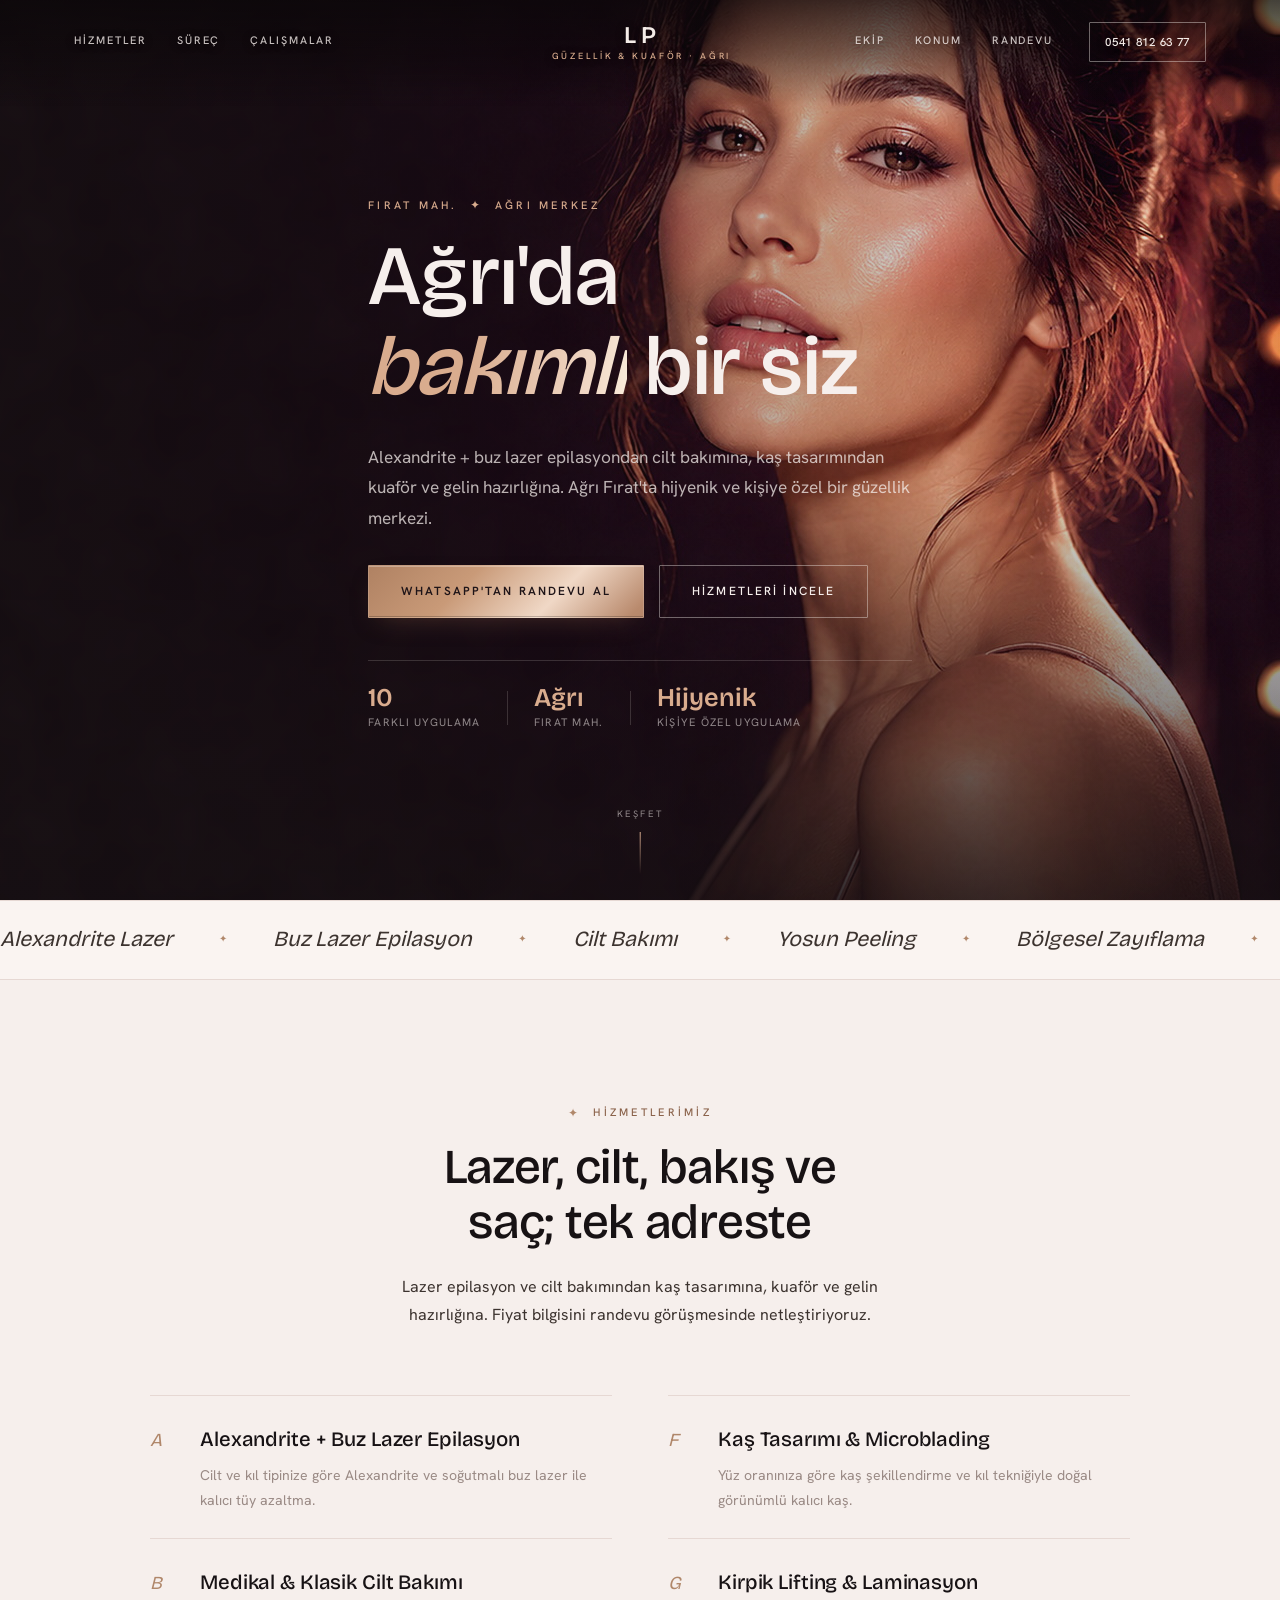
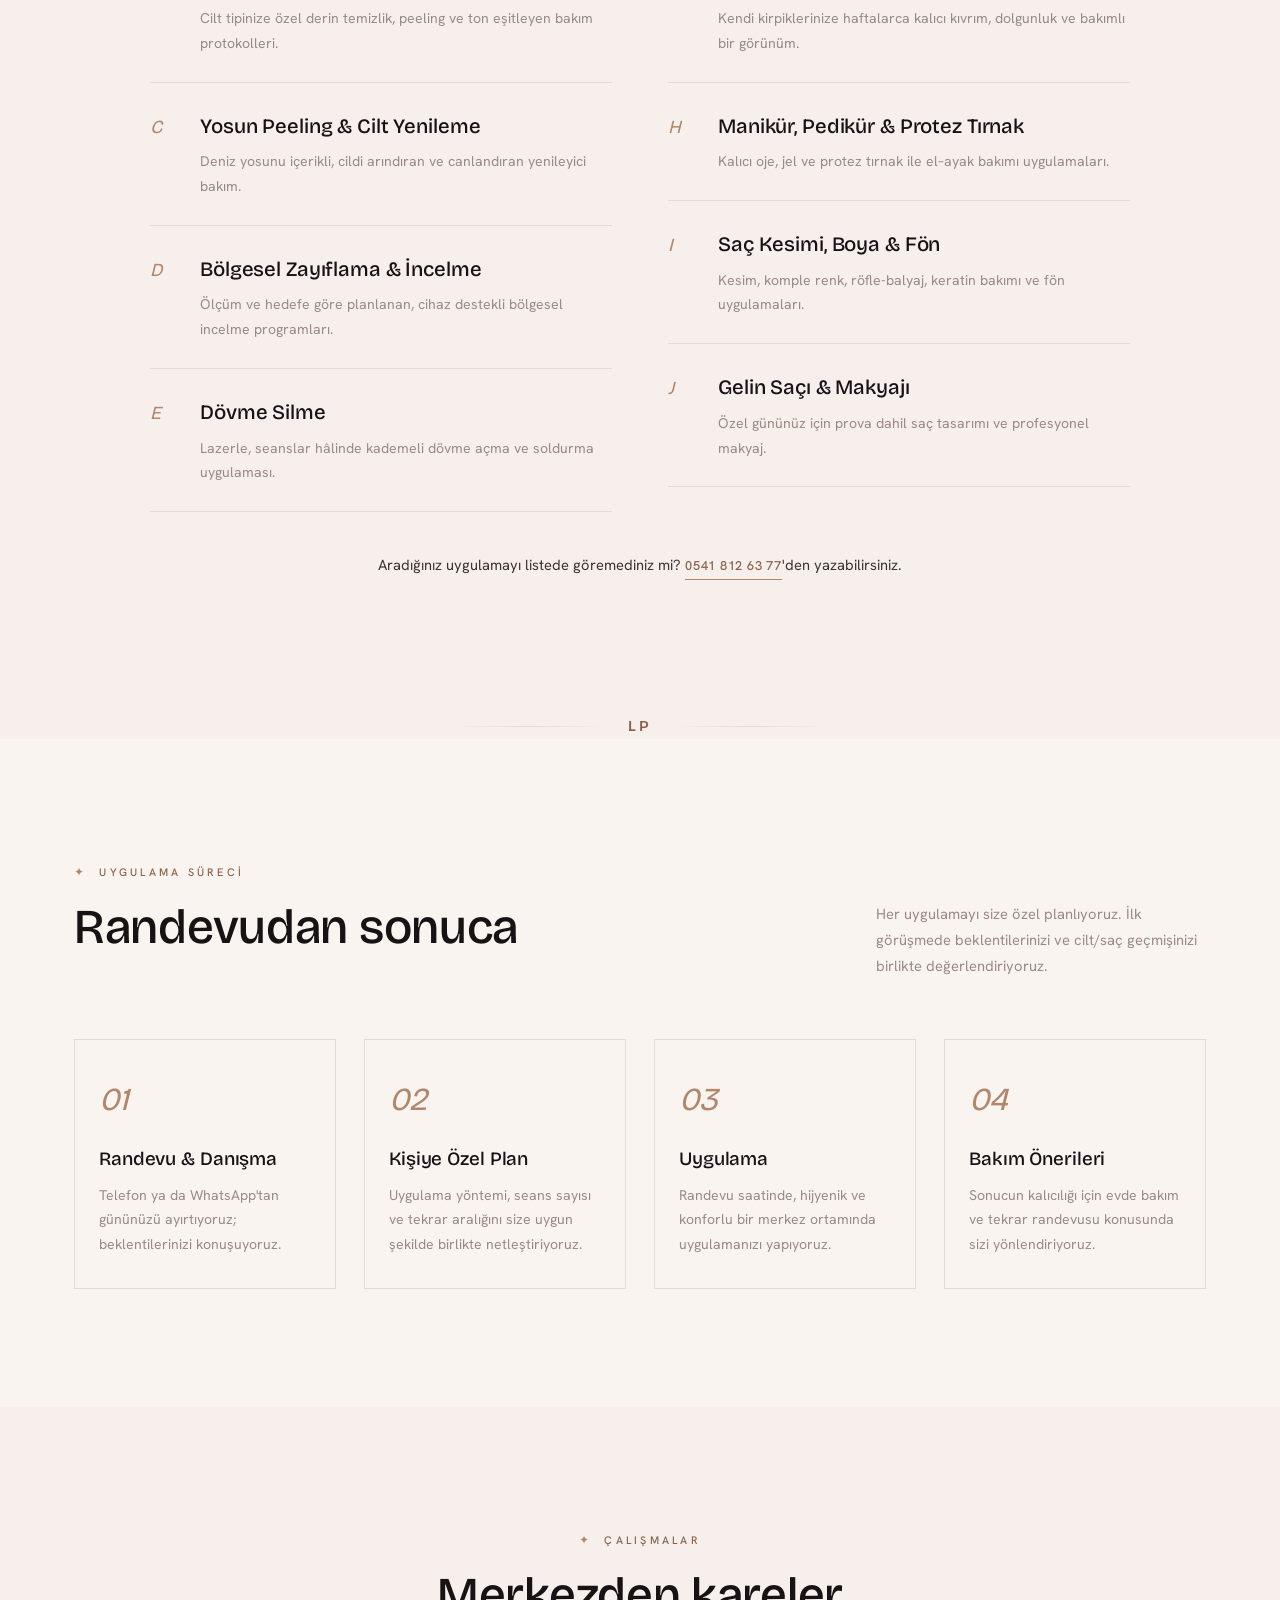
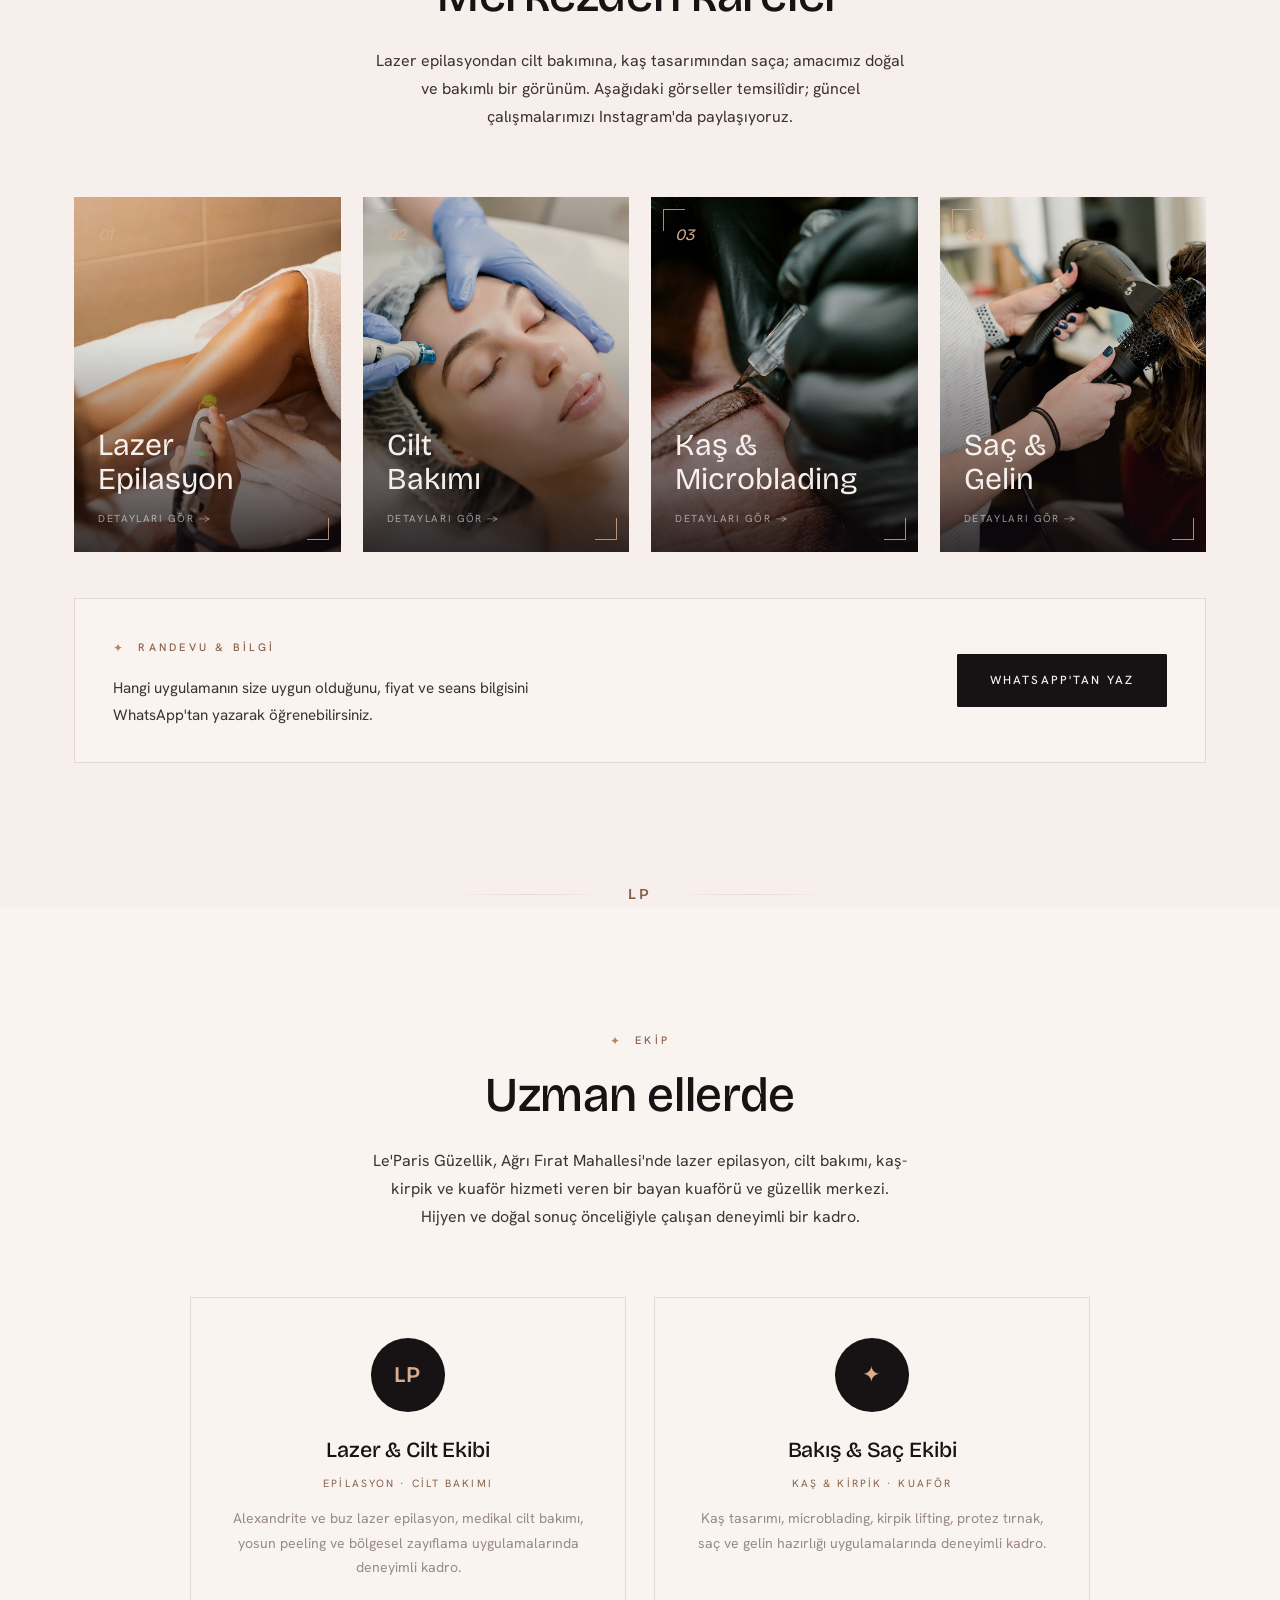
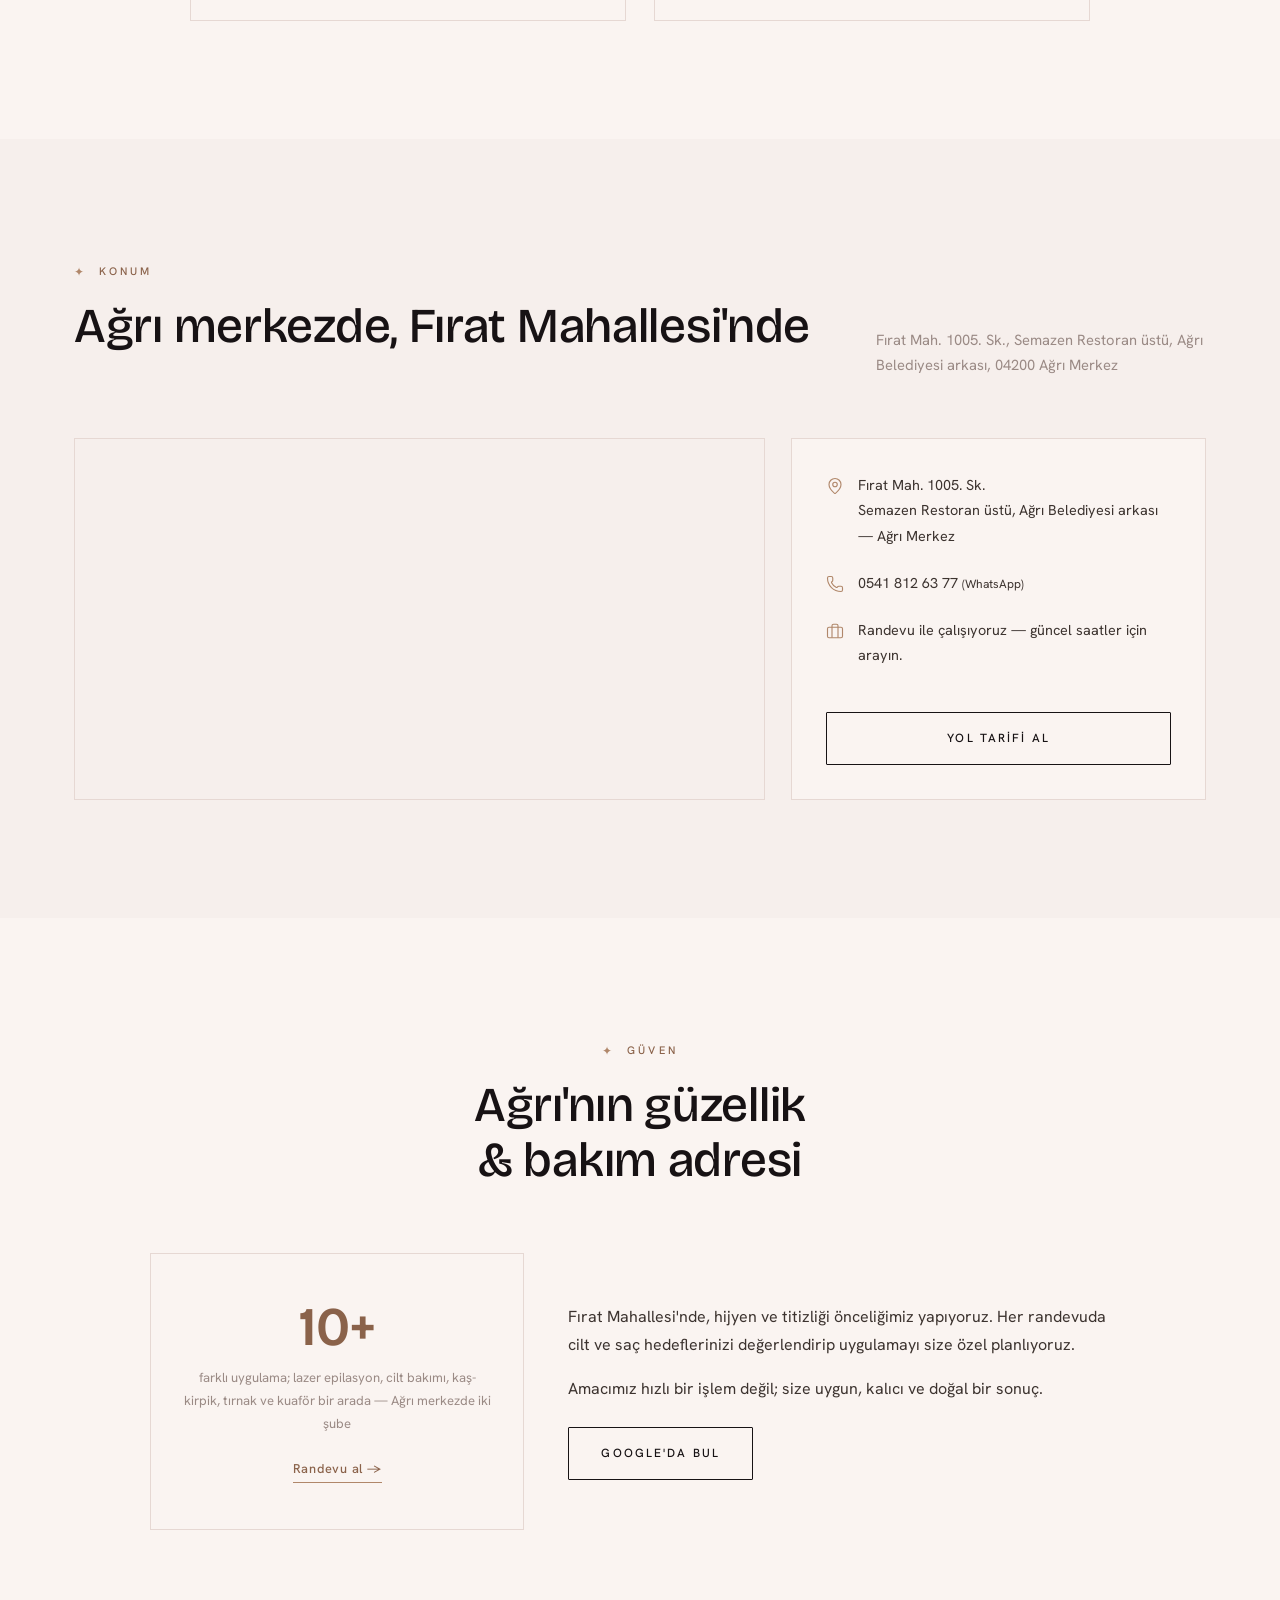
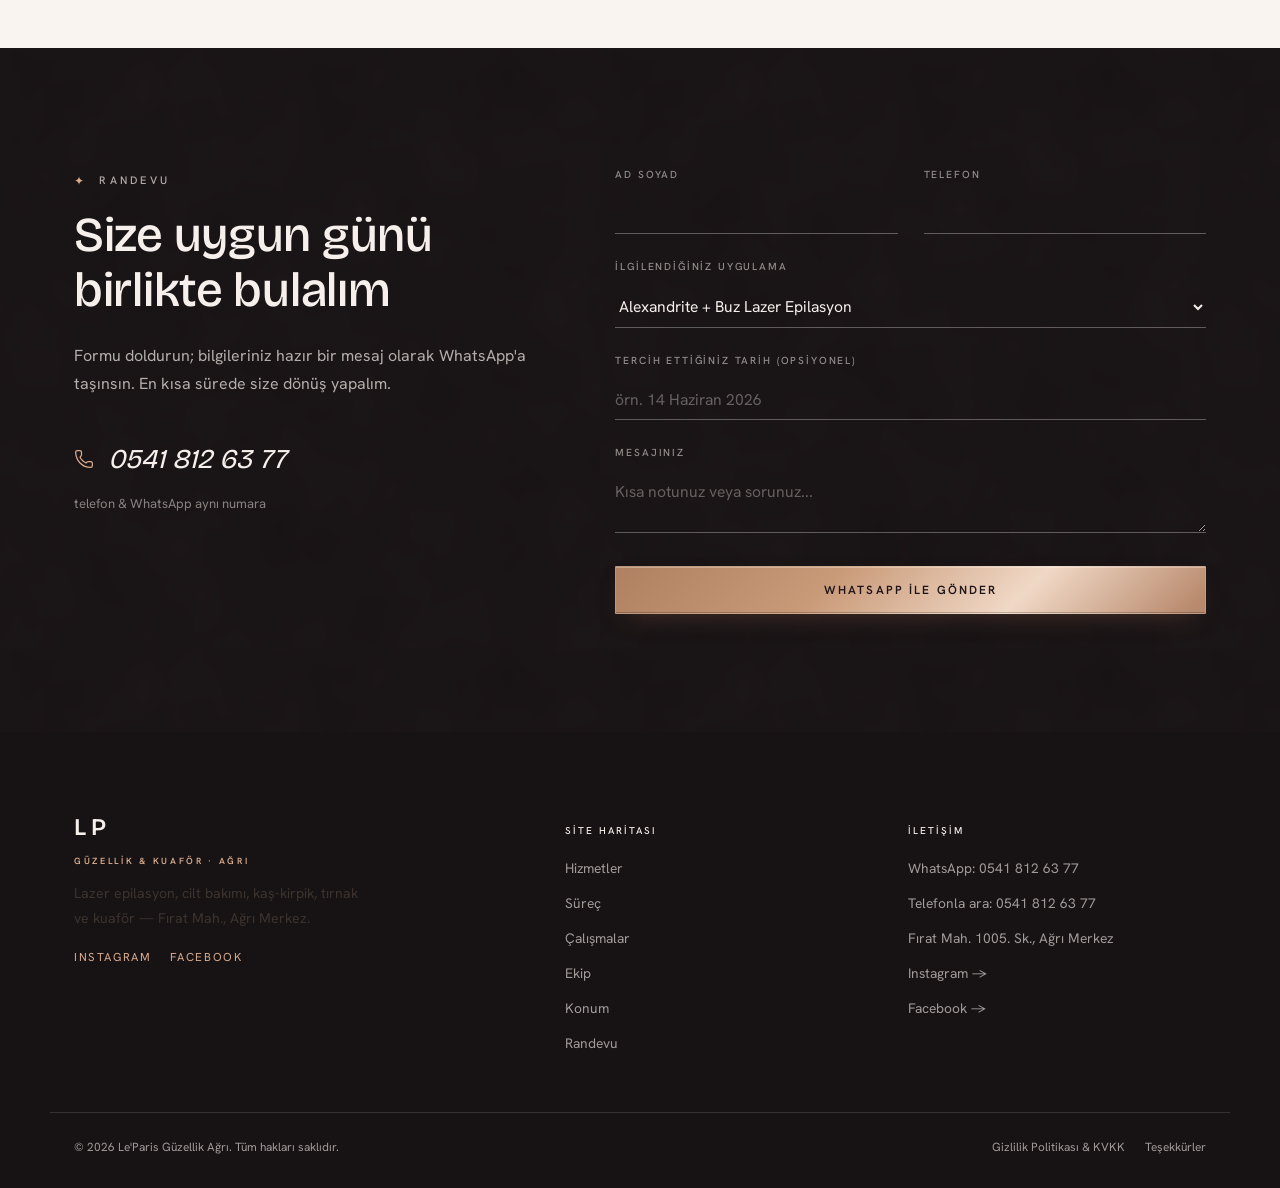
==== commit 33944d63: "Header: koyu tema / mobil güç-koyu tarayıcılarında da okunur renkler (theme-stable header + güçlü sc" ====
--- a/index.html
+++ b/index.html
@@ -35,7 +35,7 @@
 <link rel="apple-touch-icon" href="data:image/svg+xml,%3Csvg xmlns='http://www.w3.org/2000/svg' viewBox='0 0 100 100'%3E%3Crect width='100' height='100' fill='%23171214'/%3E%3Ctext x='50' y='62' font-family='Georgia,serif' font-weight='600' font-size='34' fill='%23f0d8c6' text-anchor='middle'%3ELP%3C/text%3E%3C/svg%3E">
 <link rel="preconnect" href="https://fonts.googleapis.com">
 <link rel="preconnect" href="https://fonts.gstatic.com" crossorigin>
-<link rel="stylesheet" href="styles.css?v=1">
+<link rel="stylesheet" href="styles.css?v=2">
 
 <script type="application/ld+json">
 {
--- a/styles.css
+++ b/styles.css
@@ -172,8 +172,8 @@
 .header{ position: fixed; inset: 0 0 auto 0; z-index: 80; transition: background .35s ease, box-shadow .35s ease; }
 /* Üstteki yazılar (logo + hamburger) parlak hero/görsel üzerinde de okunsun diye
    header arkasına koyu bir degrade perde; sayfa kayınca (.scrolled) kaybolur. */
-.header::before{ content:''; position:absolute; inset:0 0 -18px 0; z-index:-1; pointer-events:none;
-  background: linear-gradient(180deg, rgba(12,8,10,.66) 0%, rgba(12,8,10,.32) 58%, rgba(12,8,10,0) 100%);
+.header::before{ content:''; position:absolute; inset:0 0 -22px 0; z-index:-1; pointer-events:none;
+  background: linear-gradient(180deg, rgba(11,7,9,.74) 0%, rgba(11,7,9,.42) 52%, rgba(11,7,9,0) 100%);
   transition: opacity .35s ease; }
 .header.scrolled::before{ opacity:0; }
 /* Kaydırmadan önce (hero üstünde) yazılara ek okunabilirlik payı */
@@ -194,10 +194,10 @@
 .logo{ flex: 0 0 auto; }
 
 .logo{ text-align: center; display: flex; flex-direction: column; align-items: center; line-height: 1; }
-.logo-name{ font-family: var(--font-display); font-weight: 600; font-size: 1.5rem; letter-spacing: .22em; text-indent: .22em; color: var(--ivory); transition: color .35s ease; }
+.logo-name{ font-family: var(--font-display); font-weight: 600; font-size: 1.5rem; letter-spacing: .22em; text-indent: .22em; color: #f4ece8; transition: color .35s ease; }
 .logo-sub{ font-size: .56rem; font-weight: 500; letter-spacing: .32em; text-indent: .32em; text-transform: uppercase; color: var(--gold-light); margin-top: 5px; transition: color .35s ease; }
-.header.scrolled .logo-name{ color: var(--onyx); }
-.header.scrolled .logo-sub{ color: var(--gold-deep); }
+.header.scrolled .logo-name{ color: var(--ink-soft); }
+.header.scrolled .logo-sub{ color: var(--muted); }
 
 .nav{ display: none; gap: 30px; font-size: .68rem; font-weight: 500; letter-spacing: .18em; text-transform: uppercase; }
 .nav-right{ justify-content: flex-end; }
@@ -207,27 +207,27 @@
 .nav a:hover{ color: #fff; }
 .nav a:hover::after{ width: 100%; }
 .header.scrolled .nav a{ color: var(--ink-soft); }
-.header.scrolled .nav a:hover{ color: var(--onyx); }
+.header.scrolled .nav a:hover{ color: var(--ink-soft); }
 .header.scrolled .nav a::after{ background: var(--gold); }
 
 .header-phone{ display: none; }
 @media (min-width: 1160px){
   .header-phone{
     display: inline-block; flex: 0 0 auto; margin-left: 10px; white-space: nowrap;
-    font-size: .72rem; font-weight: 500; letter-spacing: .06em; color: var(--ivory);
-    border: 1px solid rgba(246,239,236,.4); padding: 9px 15px; border-radius: 1px; transition: color .35s ease, border-color .35s ease;
+    font-size: .72rem; font-weight: 500; letter-spacing: .06em; color: #f4ece8;
+    border: 1px solid rgba(244,236,232,.42); padding: 9px 15px; border-radius: 1px; transition: color .35s ease, border-color .35s ease;
   }
   .header-phone:hover{ border-color: var(--gold-light); color: var(--gold-light); }
-  .header.scrolled .header-phone{ color: var(--onyx); border-color: var(--line); }
+  .header.scrolled .header-phone{ color: var(--ink-soft); border-color: var(--line); }
   .header.scrolled .header-phone:hover{ border-color: var(--gold); color: var(--gold-deep); }
 }
 
 .nav-toggle{
   display: inline-flex; width: 40px; height: 40px; align-items: center; justify-content: center;
-  background: none; border: 1px solid rgba(246,239,236,.35); border-radius: 50%; color: var(--ivory); justify-self: start;
+  background: none; border: 1px solid rgba(244,236,232,.38); border-radius: 50%; color: #f4ece8; justify-self: start;
   transition: color .35s ease, border-color .35s ease;
 }
-.header.scrolled .nav-toggle{ border-color: var(--line); color: var(--onyx); }
+.header.scrolled .nav-toggle{ border-color: var(--line); color: var(--ink-soft); }
 @media (min-width: 1000px){ .nav-toggle{ display: none; } }
 
 .nav-mobile{
